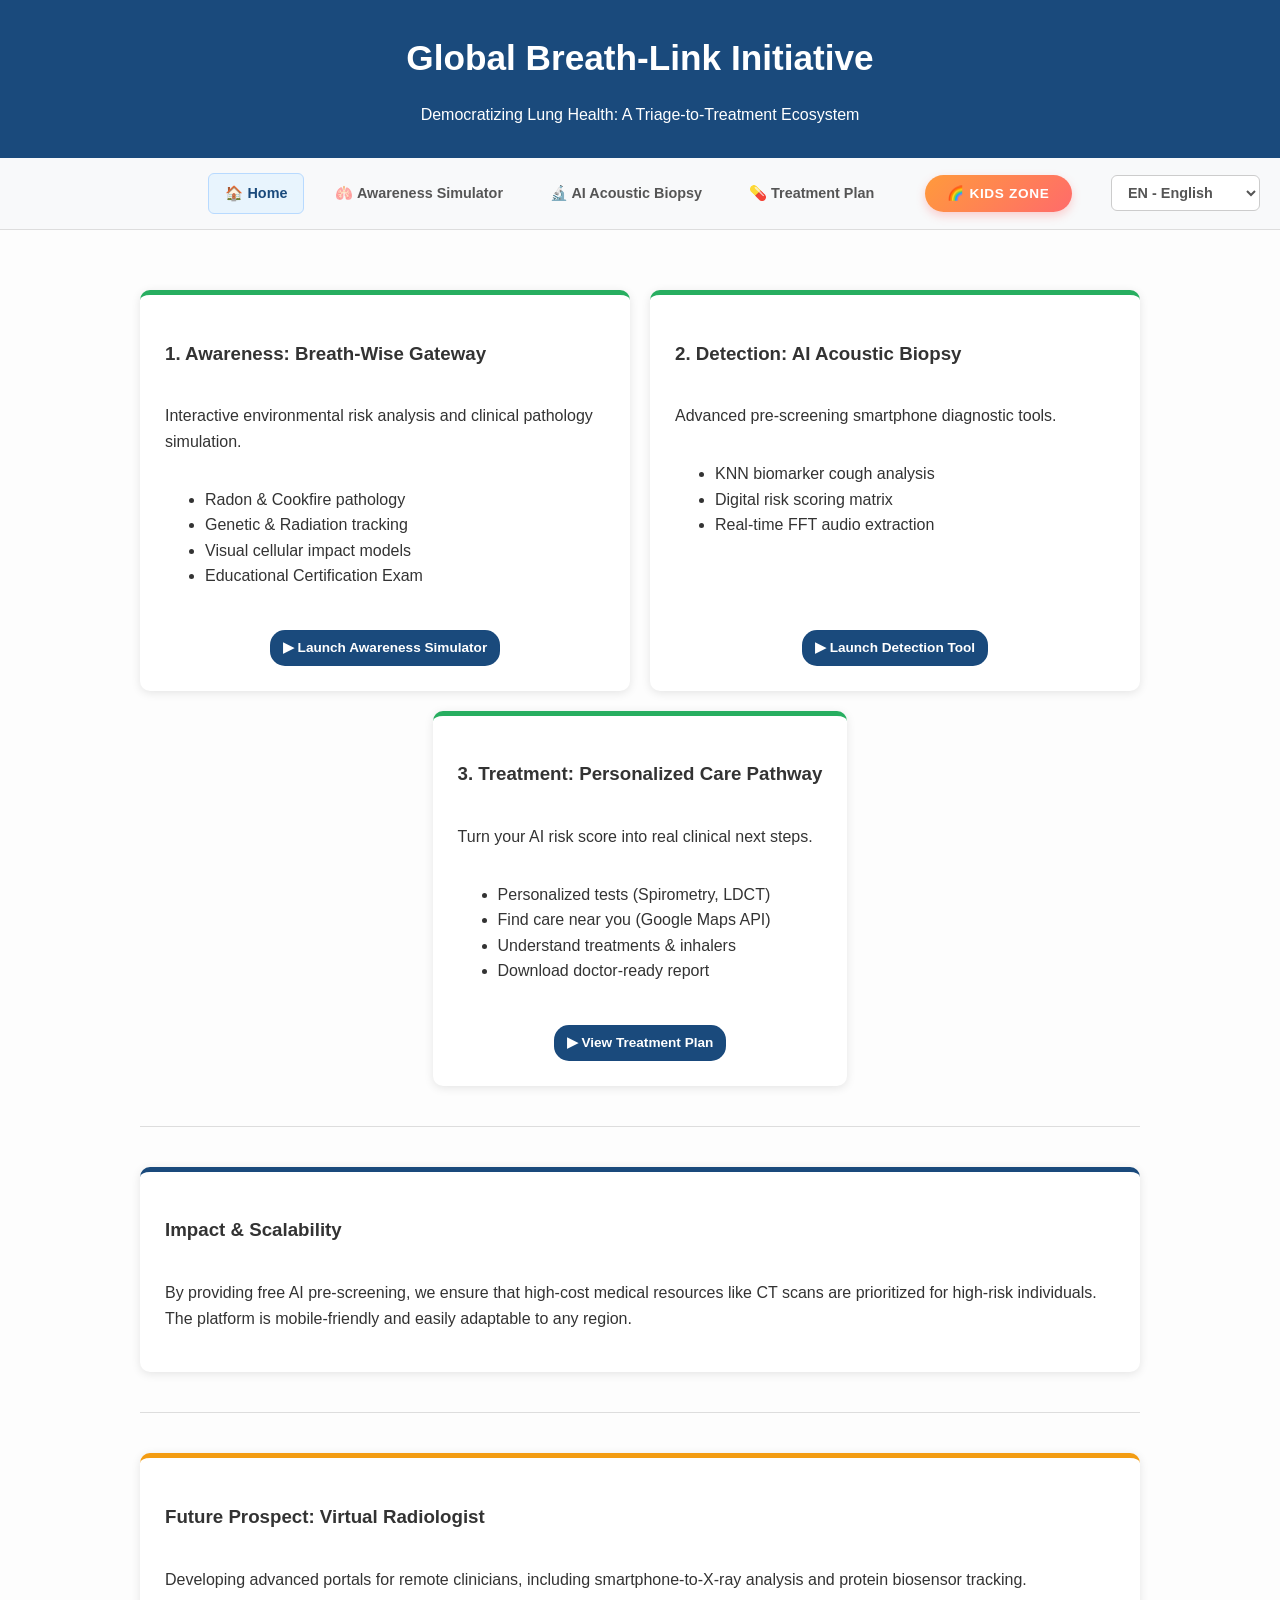
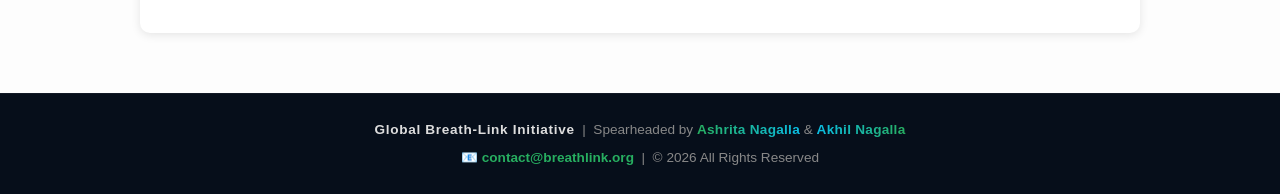
==== index.html @ 33bfcf0e "Add files via upload" ====
<!DOCTYPE html>
<meta http-equiv="Cache-Control" content="no-cache, no-store, must-revalidate">
<meta http-equiv="Pragma" content="no-cache">
<meta http-equiv="Expires" content="0">

<html lang="en">
<head>
    <meta charset="UTF-8">
    <meta name="viewport" content="width=device-width, initial-scale=1.0">
    <title>Global Breath-Link Initiative</title>
    <link rel="stylesheet" href="style.css">
</head>
<body>

<header>
    <h1>Global Breath-Link Initiative</h1>
    <p>Democratizing Lung Health: A Triage-to-Treatment Ecosystem</p>
</header>

<div class="top-nav">
    <a href="index.html" class="active">🏠 Home</a>
    <a href="awareness.html">🫁 Awareness Simulator</a>
    <a href="detection.html">🔬 AI Acoustic Biopsy</a>
    <a href="treatment.html">💊 Treatment Plan</a>
<!-- Distinct Kids Zone Button -->
    <a href="kids.html" class="kids-nav-btn">🌈 Kids Zone</a>
    
    <div class="custom-translator">
    <select id="custom-language-select" onchange="triggerGoogleTranslate(this.value)">
        <option value="en">EN - English</option>
        <option value="es">ES - Español</option>
        <option value="zh-CN">ZH - 中文</option>
        <option value="hi">HI - हिन्दी</option>
        <option value="ar">AR - العربية</option>
        <option value="pt">PT - Português</option>
        <option value="bn">BN - বাংলা</option>
        <option value="ru">RU - Русский</option>
        <option value="fr">FR - Français</option>
        <option value="de">DE - Deutsch</option>
    </select>
</div>
</div>
<!-- 1. Your Custom Clean Dropdown -->

<div class="container" id="mainContent">
    <section>
        <div class="grid">

            <div class="card" 
                onclick="window.location.href='awareness.html'" 
                style="cursor:pointer; transition:box-shadow 0.2s;" 
                onmouseover="this.style.boxShadow='0 6px 24px rgba(26,74,124,0.18)'" 
                onmouseout="this.style.boxShadow='0 2px 10px rgba(0,0,0,0.1)'">
                
                <h3>1. Awareness: Breath-Wise Gateway</h3>
                <p>Interactive environmental risk analysis and clinical pathology simulation.</p>

                <ul>
                    <li>Radon & Cookfire pathology</li>
                    <li>Genetic & Radiation tracking</li>
                    <li>Visual cellular impact models</li>
                    <li>Educational Certification Exam</li>
                </ul>

                <div style="margin-top: auto; text-align: center; padding-top: 25px;">
                    <span class="tag" style="background:var(--primary); color:white;">
                        ▶ Launch Awareness Simulator
                    </span>
                </div>
            </div>

            <div class="card"
                onclick="window.location.href='detection.html'"
                style="cursor:pointer; transition:box-shadow 0.2s;"
                onmouseover="this.style.boxShadow='0 6px 24px rgba(26,74,124,0.18)'"
                onmouseout="this.style.boxShadow='0 2px 10px rgba(0,0,0,0.1)'">

                <h3>2. Detection: AI Acoustic Biopsy</h3>
                <p>Advanced pre-screening smartphone diagnostic tools.</p>

                <ul>
                    <li>KNN biomarker cough analysis</li>
                    <li>Digital risk scoring matrix</li>
                    <li>Real-time FFT audio extraction</li>
                </ul>

                <div style="margin-top: auto; text-align: center; padding-top: 25px;">
                    <span class="tag" style="background:var(--primary); color:white;">
                        ▶ Launch Detection Tool
                    </span>
                </div>
            </div>

            <div class="card treatment-card"
                onclick="window.location.href='treatment.html'"
                style="cursor:pointer; transition:box-shadow 0.2s;"
                onmouseover="this.style.boxShadow='0 6px 24px rgba(26,74,124,0.18)'"
                onmouseout="this.style.boxShadow='0 2px 10px rgba(0,0,0,0.1)'">

                <h3>3. Treatment: Personalized Care Pathway</h3>
                <p>Turn your AI risk score into real clinical next steps.</p>

                <ul>
                    <li>Personalized tests (Spirometry, LDCT)</li>
                    <li>Find care near you (Google Maps API)</li>
                    <li>Understand treatments & inhalers</li>
                    <li>Download doctor-ready report</li>
                </ul>

                <div style="margin-top: auto; text-align: center; padding-top: 25px;">
                    <span class="tag" style="background:var(--primary); color:white;">
                        ▶ View Treatment Plan
                    </span>
                </div>
            </div>

        </div>
    </section>

    <section>
        <div class="card" style="border-top-color: var(--primary);">
            <h3>Impact &amp; Scalability</h3>
            <p>By providing free AI pre-screening, we ensure that high-cost medical resources like CT scans are prioritized for high-risk individuals. The platform is mobile-friendly and easily adaptable to any region.</p>
        </div>
    </section>

    <section style="border-bottom: none;">
        <div class="card" style="border-top-color: var(--accent);">
            <h3>Future Prospect: Virtual Radiologist</h3>
            <p>Developing advanced portals for remote clinicians, including smartphone-to-X-ray analysis and protein biosensor tracking.</p>
        </div>
    </section>
</div>

<footer style="background: #060e1a; padding: 25px 20px; border-top: 1px solid rgba(255,255,255,0.05); text-align: center; font-family: 'Segoe UI', Tahoma, sans-serif; font-size: 0.85rem; color: #888;">
    
    <div style="margin-bottom: 6px;">
        <strong style="color: #ddd; letter-spacing: 0.05em;">Global Breath-Link Initiative</strong> &nbsp;|&nbsp; 
        Spearheaded by 
        <span style="font-weight: 800; letter-spacing: 0.02em; background: linear-gradient(90deg, #27ae60, #0abde3); -webkit-background-clip: text; -webkit-text-fill-color: transparent;">Ashrita Nagalla</span> 
        &amp; 
        <span style="font-weight: 800; letter-spacing: 0.02em; background: linear-gradient(90deg, #0abde3, #27ae60); -webkit-background-clip: text; -webkit-text-fill-color: transparent;">Akhil Nagalla</span>
    </div>

    <div>
        📧 <a href="mailto:contact@breathlink.org" style="color: var(--secondary); text-decoration: none; font-weight: 600; transition: 0.2s;" onmouseover="this.style.color='#0abde3'" onmouseout="this.style.color='var(--secondary)'">contact@breathlink.org</a> 
        &nbsp;|&nbsp; &copy; 2026 All Rights Reserved
    </div>

</footer>



<!-- 2. The Hidden Google Translate Engine -->
<div id="google_translate_element" style="display:none;"></div>

<!-- 3. The Scripts -->
<script type="text/javascript">
// Initialize the hidden Google widget
function googleTranslateElementInit() {
    new google.translate.TranslateElement({
        pageLanguage: 'en',
        includedLanguages: 'en,es,zh-CN,hi,ar,pt,bn,ru,fr,de',
        autoDisplay: false
    }, 'google_translate_element');
}

// Function to pass your custom dropdown choice to the hidden Google dropdown
function triggerGoogleTranslate(langCode) {
    const googleSelect = document.querySelector('.goog-te-combo');
    if (googleSelect) {
        googleSelect.value = langCode;
        // This forces Google to register the change and translate the page
        googleSelect.dispatchEvent(new Event('change')); 
    }
}
</script>
<script type="text/javascript" src="//translate.google.com/translate_a/element.js?cb=googleTranslateElementInit"></script>

</body>
</html>
---- style.css ----
:root{
    --primary:#1a4a7c;
    --secondary:#27ae60;
    --bg:#fdfdfd;
    --accent:#f39c12;
    --dark:#0a0a0a;
    --danger:#e74c3c;
}

body{ font-family:'Segoe UI',Tahoma,sans-serif; line-height:1.6; margin:0; background:var(--bg); color:#333; }
.container{ max-width:1000px; margin:auto; padding:20px; }

header { 
    background: var(--primary); 
    color: #fff; 
    padding: 30px 20px; /* Reduced from 60px to 30px to make the header shorter */
    text-align: center; 
}

header h1 { 
    margin: 0; 
    font-size: 2.2rem; /* Slightly smaller text to fit the new height */
}
header p {
    margin-bottom: 0; /* Removes extra space below the paragraph */
}
section{ padding:40px 0; border-bottom:1px solid #ddd; }

/* ── GLOBAL NAV BAR ── */
/* ── GLOBAL NAV BAR ── */
.top-nav {
    background: #f8f9fa;
    border-bottom: 1px solid #ddd;
    padding: 15px 20px;
    display: flex;
    align-items: center;
    position: relative; /* This allows us to absolute position the dropdown inside the nav */
    justify-content: center; /* This keeps your links perfectly centered! */
    gap: 15px;
    flex-wrap: wrap;
}

.top-nav a {
    color: #555;
    text-decoration: none;
    padding: 8px 16px;
    border-radius: 6px;
    font-size: 0.9rem;
    font-weight: bold;
    transition: 0.2s;
}

.top-nav a:hover {
    background: #eee;
}

.top-nav a.active {
    color: var(--primary);
    background: #e8f4fd;
    border: 1px solid #b8daff;
}
/* VIEWING AREA */
.grid{ display:grid; grid-template-columns:repeat(auto-fit,minmax(300px,1fr)); gap:20px; }

/* UPDATED: Added Flexbox properties so inner elements can be pushed to bottom */
.card { 
    background:#fff; 
    padding:25px; 
    border-radius:10px; 
    box-shadow:0 2px 10px rgba(0,0,0,0.1); 
    border-top:5px solid var(--secondary); 
    display: flex; 
    flex-direction: column; 
}

.tag-cloud{ display:flex; flex-wrap:wrap; gap:8px; margin-top:10px; }
.tag{ background:#e8f4fd; color:#1a4a7c; padding:6px 12px; border-radius:15px; font-size:0.85rem; font-weight:bold; cursor:pointer; transition: 0.2s; border:1px solid rgba(26,74,124,0.1); display: inline-block; }
.tag:hover{ background:#1a4a7c; color:white; transform:translateY(-2px); box-shadow:0 4px 10px rgba(26,74,124,0.2); }

/* SIMULATOR STYLES - LIGHT THEME */
#simulator{ display:none; background:#f8f9fa; color:#333; padding:40px 20px; text-align:center; border-top: 1px solid #eee;}
.viewer { max-width:300px; margin:10px auto; background: #0a0a0a; border-radius: 20px; position: relative; border: 4px solid #fff; box-shadow: 0 8px 25px rgba(0,0,0,0.15); }
canvas { display: block; max-width: 100%; height: auto; }

.healthbar{ width:280px; height:16px; background:#ddd; margin:20px auto; border-radius:10px; overflow:hidden; box-shadow: inset 0 2px 5px rgba(0,0,0,0.1); }
.healthfill{ height:100%; width:100%; background:#27ae60; transition: 1s; }

.controls button{ padding:10px 16px; margin:6px; border:1px solid #ccc; border-radius:6px; background:#fff; color:#555; cursor:pointer; font-weight:bold; transition:0.2s; box-shadow:0 2px 5px rgba(0,0,0,0.02); }
.controls button:hover { border-color:var(--primary); color:var(--primary); background:#e8f4fd; }
.controls button.active { background: var(--secondary); border-color:var(--secondary); color:white; box-shadow:0 4px 10px rgba(39,174,96,0.3); }

/* DETAILED INFO PANEL (CLINICAL ANALYSIS) - LIGHT THEME */
.edu-panel {
    max-width: 700px; margin: 30px auto; background: #fff; padding: 30px;
    border-radius: 12px; text-align: left; border: 1px solid #eee;
    border-top: 4px solid var(--secondary);
    max-height: 500px; overflow-y: auto;
    box-shadow: 0 4px 20px rgba(0,0,0,0.05);
}

.unlock-msg { color: #856404; background:#fff3cd; border:1px solid #ffeeba; font-weight: bold; margin: 15px auto; padding: 12px 20px; border-radius: 8px; font-size: 0.9rem; display: inline-block; }
.quizBtn{ display:none; background:var(--secondary); padding:15px 30px; border:none; border-radius:8px; color:white; font-weight:bold; cursor:pointer; margin-top:20px; box-shadow:0 4px 15px rgba(39,174,96,0.3); transition:0.2s; font-size: 1.05rem;}
.quizBtn:hover{ background:#22c774; transform:translateY(-2px); }

/* QUIZ MODAL - LIGHT THEME */
#quizModal {
    display:none; position:fixed; top:0; left:0; width:100%; height:100%;
    background:rgba(255,255,255,0.85); z-index:2000; justify-content:center; align-items:center;
    padding: 20px; backdrop-filter: blur(5px);
}
.quiz-content {
    background:#fdfdfd; padding:30px; border-radius:8px; max-width:600px; width:90%;
    color:#444; position: relative; display: flex; flex-direction: column; max-height: 90vh;
    border:1px solid #eee; box-shadow: 0 10px 30px rgba(0,0,0,0.1);
    border-top: 4px solid var(--secondary);
}
#quizHeader { color: var(--primary); margin-top: 0; padding-bottom: 15px; border-bottom: 2px solid #f0f0f0; font-size: 1.5rem;}
#quizBody { overflow-y: auto; flex-grow: 1; padding-right: 15px; margin: 20px 0; }
.quiz-q { margin-bottom: 25px; border-bottom: 1px solid #f9f9f9; padding-bottom: 15px; }
.quiz-q p { font-weight: bold; color: #333; margin-bottom: 10px; }
.quiz-q label { color: #555; }

#quizResults { display:none; padding:15px; border-radius:8px; font-weight:bold; margin-bottom:15px; text-align:center; background:#e8f4fd; color:var(--primary); border:1px solid #b8daff;}

/* NAME INPUT SECTION */
#nameSection {
    display: none;
    background: #fdfdfd;
    border: 1px solid #eee;
    border-radius: 8px;
    padding: 20px;
    margin: 15px 0;
    text-align: center;
    box-shadow: 0 2px 5px rgba(0,0,0,0.02);
}
#nameSection h3 { color: var(--primary); margin: 0 0 8px 0; font-size: 1.1rem; }
#nameSection p { color: #666; margin: 0 0 15px 0; font-size: 0.9rem; }
.name-inputs { display: flex; gap: 10px; justify-content: center; flex-wrap: wrap; }
.name-inputs input {
    background:#fff; border:1px solid #ccc; border-radius:6px; color:#333; padding:12px 14px; font-size:0.95rem;
    outline:none; transition:border-color 0.2s; box-shadow: inset 0 1px 3px rgba(0,0,0,0.05); font-family:'Segoe UI',Tahoma,sans-serif;
}
.name-inputs input:focus { border-color:var(--secondary); box-shadow: 0 0 5px rgba(39,174,96,0.3); }
.name-inputs input.input-error { border-color: var(--danger); animation: shake 0.3s ease; }

@keyframes shake {
    0%, 100% { transform: translateX(0); }
    25% { transform: translateX(-5px); }
    75% { transform: translateX(5px); }
}

#nameError { color: var(--danger); font-size: 0.85rem; margin-top: 8px; display: none; }

.cert-btn { 
    display:none; background:var(--primary); color:white; padding:14px; 
    border:none; border-radius:8px; cursor:pointer; font-weight:bold; 
    width:100%; margin-top:10px; transition: 0.2s; font-size: 1rem;
}
.cert-btn:hover { background:#153a63; transform:translateY(-2px); box-shadow:0 4px 15px rgba(26,74,124,0.3); }

.close-quiz { 
    background:none; border:none; color:#888; cursor:pointer; 
    text-align:center; width:100%; margin-top: 15px; 
    font-size: 0.9rem; font-weight: 500;
}
.close-quiz:hover { color: #555; }

footer{ text-align:center; padding:40px; background:#222; color:#eee; }

/* ===== GRID FIX (SAFE) ===== */
.grid {
    display: grid;
    grid-template-columns: repeat(2, 1fr);
    gap: 20px;
}

/* ===== CARD ALIGNMENT FIX ===== */
.treatment-card {
    grid-column: span 2;
    max-width: 520px;
    justify-self: center;
}

/* ===== MOBILE FIX ===== */
@media (max-width: 700px) {
    .grid {
        grid-template-columns: 1fr;
    }

    .treatment-card {
        grid-column: span 1;
        max-width: 100%;
    }
    
}

/* Style the actual dropdown menu */
.goog-te-gadget .goog-te-combo {
    color: #333;
    background: #fff;
    padding: 6px;
    border-radius: 4px;
    border: 1px solid #ccc;
    font-family: 'Segoe UI', Tahoma, sans-serif;
    font-size: 0.9rem;
    cursor: pointer;
    outline: none;
    margin: 0;
}

.goog-te-gadget .goog-te-combo:focus {
    border-color: var(--primary);
}

/* Hide the annoying Google Translate top banner */
.goog-te-banner-frame.skiptranslate {
    display: none !important;
}

/* Prevent Google from pushing the page down */
body {
    top: 0px !important; 
}

/* ── CUSTOM CLEAN TRANSLATOR LAYOUT ── */
/* ── IN-NAV CUSTOM TRANSLATOR LAYOUT ── */
.custom-translator {
    margin-left: auto; /* This magical Flexbox rule pushes it to the far right edge! */
    display: flex;
    align-items: center;
}

/* Style the clean dropdown */
/* ── IN-NAV CUSTOM TRANSLATOR LAYOUT ── */
.custom-translator {
    position: absolute; /* This pulls it out of the flex flow */
    right: 20px; /* Pins it to the right edge of the nav bar */
}

/* Style the clean dropdown */
.custom-translator select {
    padding: 8px 12px;
    border: 1px solid #ccc;
    border-radius: 6px;
    background: #fff;
    color: #555;
    font-family: 'Segoe UI', Tahoma, sans-serif;
    font-size: 0.9rem;
    font-weight: bold;
    cursor: pointer;
    outline: none;
    transition: all 0.2s ease;
}

.custom-translator select:hover {
    background: #f8f9fa;
    border-color: var(--secondary);
}

.custom-translator select:focus {
    border-color: var(--secondary);
    box-shadow: 0 0 5px rgba(39,174,96,0.3);
}

/* The rest of the CSS styling from before remains exactly the same! */

/* ── HIDE ALL GOOGLE TRANSLATE ARTIFACTS ── */

/* 1. Hide the top banner frame completely */
.goog-te-banner-frame.skiptranslate {
    display: none !important;
}

/* 2. Prevent Google from adding padding to the top of the body */
body {
    top: 0px !important; 
}

/* 3. Hide the tooltip popup that appears when hovering over translated text */
.goog-tooltip {
    display: none !important;
}
.goog-tooltip:hover {
    display: none !important;
}

/* 4. Remove the weird yellow highlight background on translated text */
.goog-text-highlight {
    background-color: transparent !important;
    border: none !important; 
    box-shadow: none !important;
}
/* ── KIDS ZONE NAVIGATION BUTTON ── */
.kids-nav-btn {
    background: linear-gradient(135deg, #ff9a3c, #ff6b6b) !important;
    color: white !important;
    border: none !important;
    border-radius: 25px !important; /* Creates a playful pill shape */
    padding: 8px 22px !important;
    font-weight: 900 !important;
    letter-spacing: 0.05em;
    margin-left: 20px; /* Creates a physical gap from the adult tools */
    box-shadow: 0 4px 10px rgba(255, 107, 107, 0.3);
    text-transform: uppercase;
    font-size: 0.85rem !important;
}

.kids-nav-btn:hover {
    transform: translateY(-2px);
    box-shadow: 0 6px 15px rgba(255, 107, 107, 0.5);
    background: linear-gradient(135deg, #ff6b6b, #ff9a3c) !important;
    color: white !important;
}
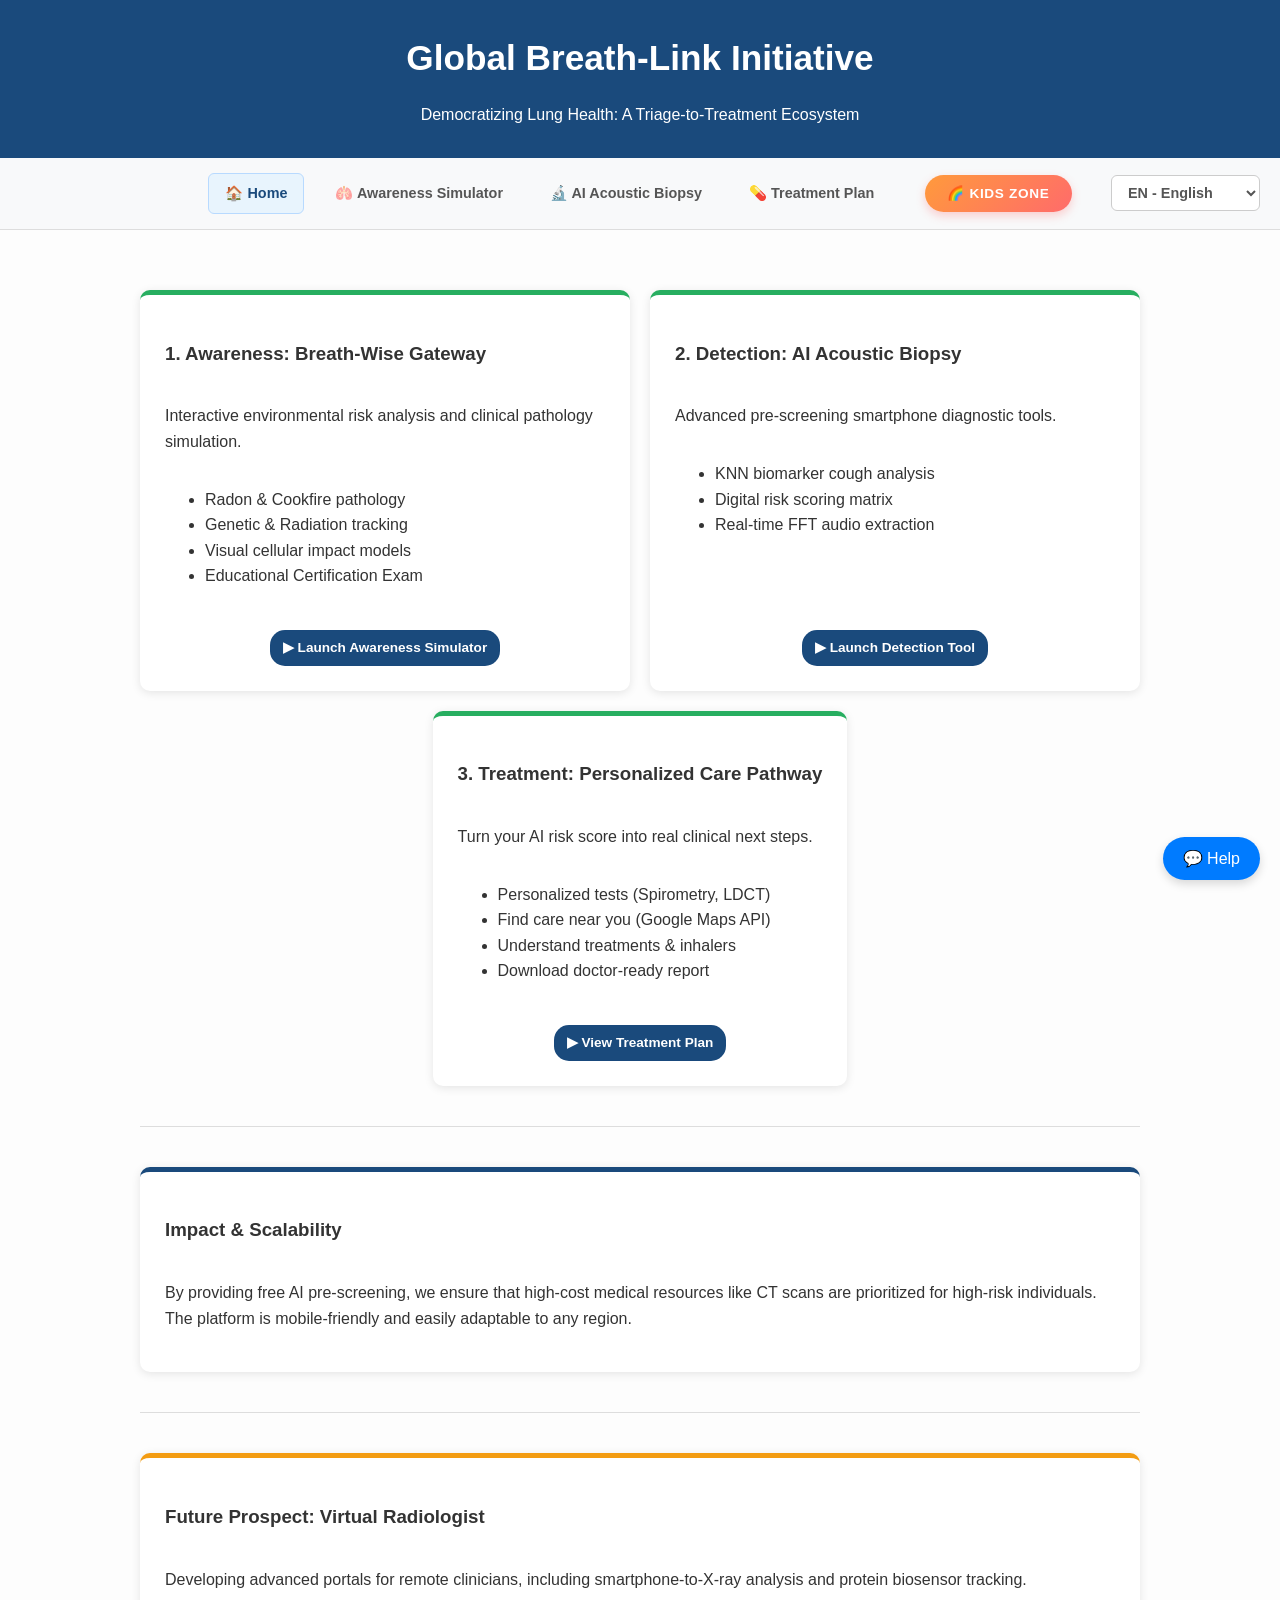
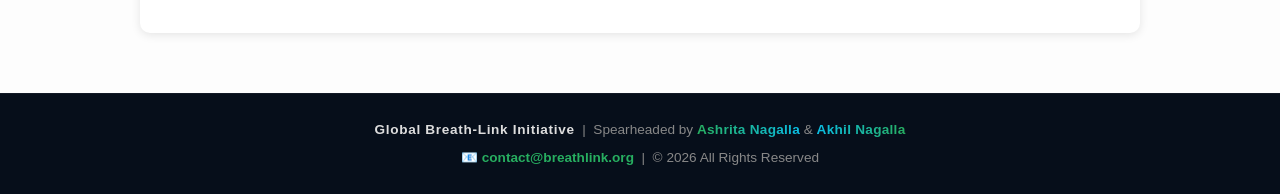
==== commit ec5c430b: "Update index.html" ====
--- a/index.html
+++ b/index.html
@@ -22,25 +22,38 @@
     <a href="awareness.html">🫁 Awareness Simulator</a>
     <a href="detection.html">🔬 AI Acoustic Biopsy</a>
     <a href="treatment.html">💊 Treatment Plan</a>
-<!-- Distinct Kids Zone Button -->
     <a href="kids.html" class="kids-nav-btn">🌈 Kids Zone</a>
     
     <div class="custom-translator">
-    <select id="custom-language-select" onchange="triggerGoogleTranslate(this.value)">
-        <option value="en">EN - English</option>
-        <option value="es">ES - Español</option>
-        <option value="zh-CN">ZH - 中文</option>
-        <option value="hi">HI - हिन्दी</option>
-        <option value="ar">AR - العربية</option>
-        <option value="pt">PT - Português</option>
-        <option value="bn">BN - বাংলা</option>
-        <option value="ru">RU - Русский</option>
-        <option value="fr">FR - Français</option>
-        <option value="de">DE - Deutsch</option>
-    </select>
+        <select id="custom-language-select" onchange="triggerGoogleTranslate(this.value)">
+            <option value="en">EN - English</option>
+            <option value="es">ES - Español</option>
+            <option value="zh-CN">ZH - 中文</option>
+            <option value="hi">HI - हिन्दी</option>
+            <option value="ar">AR - العربية</option>
+            <option value="pt">PT - Português</option>
+            <option value="bn">BN - বাংলা</option>
+            <option value="ru">RU - Русский</option>
+            <option value="fr">FR - Français</option>
+            <option value="de">DE - Deutsch</option>
+        </select>
+    </div>
 </div>
+
+<div id="chat-container">
+    <div id="chat-header">
+        <span>Breathlink Support</span>
+        <button id="close-btn">−</button>
+    </div>
+    <div id="chat-box">
+        <div class="message bot-message">Hello! How can I help you with Breathlink today?</div>
+    </div>
+    <div id="chat-input-area">
+        <input type="text" id="user-input" placeholder="Ask a question..." />
+        <button id="send-btn">Send</button>
+    </div>
 </div>
-<!-- 1. Your Custom Clean Dropdown -->
+<button id="chat-toggle-btn">💬 Help</button>
 
 <div class="container" id="mainContent">
     <section>
@@ -132,8 +145,9 @@
     </section>
 </div>
 
+<canvas id="certCanvas" width="900" height="650" style="display:none;"></canvas>
+
 <footer style="background: #060e1a; padding: 25px 20px; border-top: 1px solid rgba(255,255,255,0.05); text-align: center; font-family: 'Segoe UI', Tahoma, sans-serif; font-size: 0.85rem; color: #888;">
-    
     <div style="margin-bottom: 6px;">
         <strong style="color: #ddd; letter-spacing: 0.05em;">Global Breath-Link Initiative</strong> &nbsp;|&nbsp; 
         Spearheaded by 
@@ -141,20 +155,14 @@
         &amp; 
         <span style="font-weight: 800; letter-spacing: 0.02em; background: linear-gradient(90deg, #0abde3, #27ae60); -webkit-background-clip: text; -webkit-text-fill-color: transparent;">Akhil Nagalla</span>
     </div>
-
     <div>
         📧 <a href="mailto:contact@breathlink.org" style="color: var(--secondary); text-decoration: none; font-weight: 600; transition: 0.2s;" onmouseover="this.style.color='#0abde3'" onmouseout="this.style.color='var(--secondary)'">contact@breathlink.org</a> 
         &nbsp;|&nbsp; &copy; 2026 All Rights Reserved
     </div>
-
 </footer>
 
-
-
-<!-- 2. The Hidden Google Translate Engine -->
 <div id="google_translate_element" style="display:none;"></div>
 
-<!-- 3. The Scripts -->
 <script type="text/javascript">
 // Initialize the hidden Google widget
 function googleTranslateElementInit() {
@@ -177,5 +185,9 @@
 </script>
 <script type="text/javascript" src="//translate.google.com/translate_a/element.js?cb=googleTranslateElementInit"></script>
 
+<script src="data.js"></script>
+<script src="script.js"></script>
+<script src="main.js"></script>
+
 </body>
-</html>+</html>
--- a/style.css
+++ b/style.css
@@ -310,4 +310,109 @@
     box-shadow: 0 6px 15px rgba(255, 107, 107, 0.5);
     background: linear-gradient(135deg, #ff6b6b, #ff9a3c) !important;
     color: white !important;
-}+}
+
+/* Toggle Button */
+#chat-toggle-btn {
+    position: fixed;
+    bottom: 20px;
+    right: 20px;
+    padding: 12px 20px;
+    background-color: #007bff;
+    color: white;
+    border: none;
+    border-radius: 50px;
+    cursor: pointer;
+    font-size: 16px;
+    box-shadow: 0 4px 10px rgba(0,0,0,0.15);
+}
+
+/* Chat Window */
+#chat-container {
+    position: fixed;
+    bottom: 80px;
+    right: 20px;
+    width: 320px;
+    height: 400px;
+    background-color: white;
+    border-radius: 10px;
+    box-shadow: 0 5px 15px rgba(0,0,0,0.2);
+    display: none;
+    flex-direction: column;
+    overflow: hidden;
+    font-family: Arial, sans-serif;
+}
+
+#chat-header {
+    background-color: #007bff;
+    color: white;
+    padding: 12px;
+    display: flex;
+    justify-content: space-between;
+    align-items: center;
+    font-weight: bold;
+}
+
+#close-btn {
+    background: none;
+    border: none;
+    color: white;
+    font-size: 20px;
+    cursor: pointer;
+}
+
+#chat-box {
+    flex: 1;
+    padding: 15px;
+    overflow-y: auto;
+    background-color: #f8f9fa;
+    display: flex;
+    flex-direction: column;
+    gap: 10px;
+}
+
+.message {
+    padding: 8px 12px;
+    border-radius: 15px;
+    max-width: 80%;
+    font-size: 14px;
+    line-height: 1.4;
+}
+
+.bot-message {
+    background-color: #e9ecef;
+    align-self: flex-start;
+    border-bottom-left-radius: 2px;
+}
+
+.user-message {
+    background-color: #007bff;
+    color: white;
+    align-self: flex-end;
+    border-bottom-right-radius: 2px;
+}
+
+#chat-input-area {
+    display: flex;
+    padding: 10px;
+    border-top: 1px solid #dee2e6;
+    background: white;
+}
+
+#user-input {
+    flex: 1;
+    padding: 8px;
+    border: 1px solid #ced4da;
+    border-radius: 4px;
+    outline: none;
+}
+
+#send-btn {
+    background-color: #007bff;
+    color: white;
+    border: none;
+    padding: 0 15px;
+    margin-left: 5px;
+    border-radius: 4px;
+    cursor: pointer;
+}
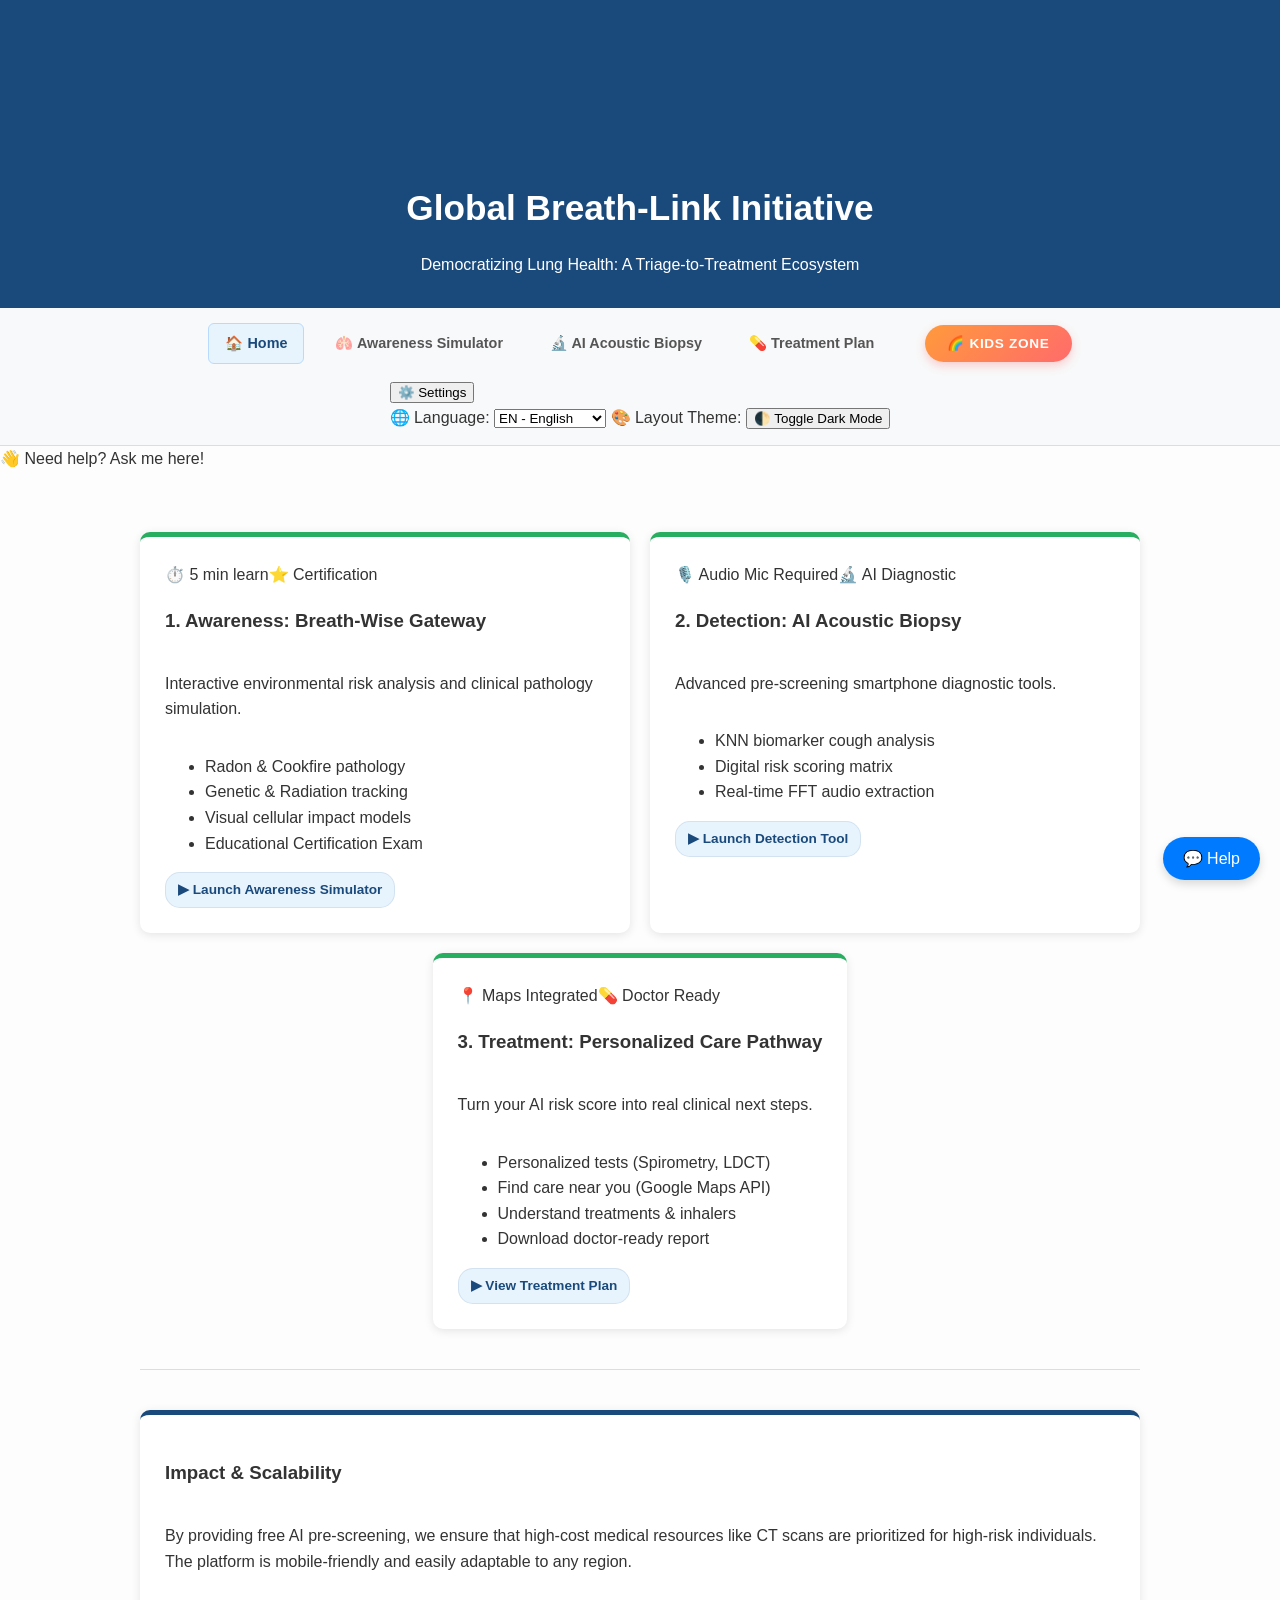
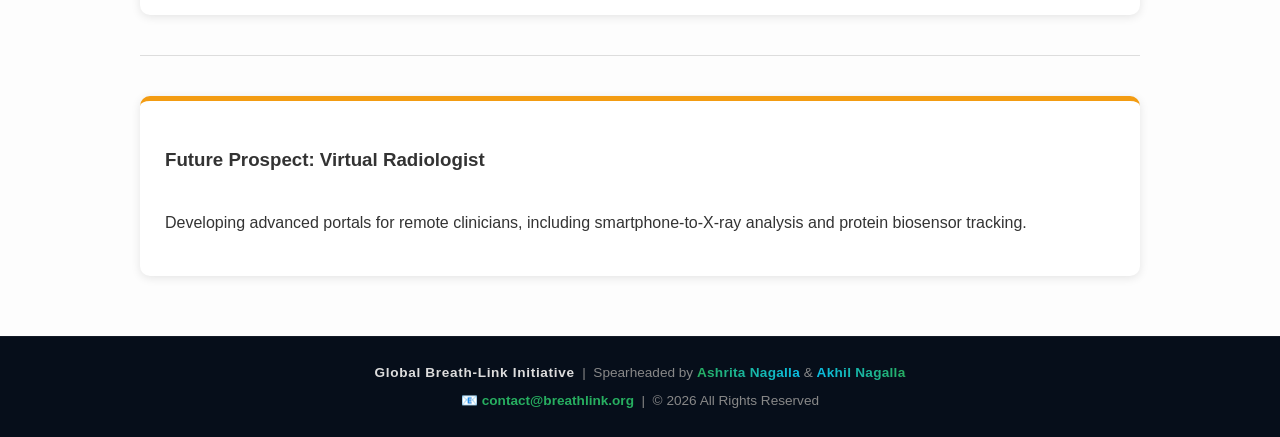
==== commit b89b57f2: "Update index.html" ====
--- a/index.html
+++ b/index.html
@@ -12,9 +12,12 @@
 </head>
 <body>
 
-<header>
-    <h1>Global Breath-Link Initiative</h1>
-    <p>Democratizing Lung Health: A Triage-to-Treatment Ecosystem</p>
+<header id="heroHeader">
+    <canvas id="headerParticleCanvas"></canvas>
+    <div class="header-foreground">
+        <h1>Global Breath-Link Initiative</h1>
+        <p>Democratizing Lung Health: A Triage-to-Treatment Ecosystem</p>
+    </div>
 </header>
 
 <div class="top-nav">
@@ -24,21 +27,30 @@
     <a href="treatment.html">💊 Treatment Plan</a>
     <a href="kids.html" class="kids-nav-btn">🌈 Kids Zone</a>
     
-    <div class="custom-translator">
-        <select id="custom-language-select" onchange="triggerGoogleTranslate(this.value)">
-            <option value="en">EN - English</option>
-            <option value="es">ES - Español</option>
-            <option value="zh-CN">ZH - 中文</option>
-            <option value="hi">HI - हिन्दी</option>
-            <option value="ar">AR - العربية</option>
-            <option value="pt">PT - Português</option>
-            <option value="bn">BN - বাংলা</option>
-            <option value="ru">RU - Русский</option>
-            <option value="fr">FR - Français</option>
-            <option value="de">DE - Deutsch</option>
-        </select>
+    <div class="settings-container">
+        <button class="settings-gear-btn" id="gearBtn" onclick="toggleSettingsMenu(event)">⚙️ Settings</button>
+        <div class="settings-dropdown" id="settingsDropdown">
+            <label for="custom-language-select">🌐 Language:</label>
+            <select id="custom-language-select" onchange="triggerGoogleTranslate(this.value)">
+                <option value="en">EN - English</option>
+                <option value="es">ES - Español</option>
+                <option value="zh-CN">ZH - 中文</option>
+                <option value="hi">HI - हिन्दी</option>
+                <option value="ar">AR - العربية</option>
+                <option value="pt">PT - Português</option>
+                <option value="bn">BN - বাংলা</option>
+                <option value="ru">RU - Русский</option>
+                <option value="fr">FR - Français</option>
+                <option value="de">DE - Deutsch</option>
+            </select>
+            
+            <label style="margin-top: 8px;">🎨 Layout Theme:</label>
+            <button class="theme-toggle-btn" onclick="toggleDarkModeTheme()">🌓 Toggle Dark Mode</button>
+        </div>
     </div>
 </div>
+
+<div id="chat-alert-bubble">👋 Need help? Ask me here!</div>
 
 <div id="chat-container">
     <div id="chat-header">
@@ -46,7 +58,7 @@
         <button id="close-btn">−</button>
     </div>
     <div id="chat-box">
-        <div class="message bot-message">Hello! How can I help you with Breathlink today?</div>
+        <div class="message bot-message">Hello! How can I help you with Breathlink today? Ask me about our path tools, AI Biopsy systems, or the Kids Zone!</div>
     </div>
     <div id="chat-input-area">
         <input type="text" id="user-input" placeholder="Ask a question..." />
@@ -57,14 +69,10 @@
 
 <div class="container" id="mainContent">
     <section>
-        <div class="grid">
-
-            <div class="card" 
-                onclick="window.location.href='awareness.html'" 
-                style="cursor:pointer; transition:box-shadow 0.2s;" 
-                onmouseover="this.style.boxShadow='0 6px 24px rgba(26,74,124,0.18)'" 
-                onmouseout="this.style.boxShadow='0 2px 10px rgba(0,0,0,0.1)'">
-                
+        <div class="grid" id="portalGrid">
+            
+            <div class="card" onclick="window.location.href='awareness.html'" style="cursor:pointer;">
+                <div class="card-meta"><span>⏱️ 5 min learn</span><span>⭐ Certification</span></div>
                 <h3>1. Awareness: Breath-Wise Gateway</h3>
                 <p>Interactive environmental risk analysis and clinical pathology simulation.</p>
 
@@ -75,19 +83,13 @@
                     <li>Educational Certification Exam</li>
                 </ul>
 
-                <div style="margin-top: auto; text-align: center; padding-top: 25px;">
-                    <span class="tag" style="background:var(--primary); color:white;">
-                        ▶ Launch Awareness Simulator
-                    </span>
+                <div class="card-action-bar">
+                    <span class="tag">▶ Launch Awareness Simulator</span>
                 </div>
             </div>
 
-            <div class="card"
-                onclick="window.location.href='detection.html'"
-                style="cursor:pointer; transition:box-shadow 0.2s;"
-                onmouseover="this.style.boxShadow='0 6px 24px rgba(26,74,124,0.18)'"
-                onmouseout="this.style.boxShadow='0 2px 10px rgba(0,0,0,0.1)'">
-
+            <div class="card" onclick="window.location.href='detection.html'" style="cursor:pointer;">
+                <div class="card-meta"><span>🎙️ Audio Mic Required</span><span>🔬 AI Diagnostic</span></div>
                 <h3>2. Detection: AI Acoustic Biopsy</h3>
                 <p>Advanced pre-screening smartphone diagnostic tools.</p>
 
@@ -97,19 +99,13 @@
                     <li>Real-time FFT audio extraction</li>
                 </ul>
 
-                <div style="margin-top: auto; text-align: center; padding-top: 25px;">
-                    <span class="tag" style="background:var(--primary); color:white;">
-                        ▶ Launch Detection Tool
-                    </span>
+                <div class="card-action-bar">
+                    <span class="tag">▶ Launch Detection Tool</span>
                 </div>
             </div>
 
-            <div class="card treatment-card"
-                onclick="window.location.href='treatment.html'"
-                style="cursor:pointer; transition:box-shadow 0.2s;"
-                onmouseover="this.style.boxShadow='0 6px 24px rgba(26,74,124,0.18)'"
-                onmouseout="this.style.boxShadow='0 2px 10px rgba(0,0,0,0.1)'">
-
+            <div class="card treatment-card" onclick="window.location.href='treatment.html'" style="cursor:pointer;">
+                <div class="card-meta"><span>📍 Maps Integrated</span><span>💊 Doctor Ready</span></div>
                 <h3>3. Treatment: Personalized Care Pathway</h3>
                 <p>Turn your AI risk score into real clinical next steps.</p>
 
@@ -120,10 +116,8 @@
                     <li>Download doctor-ready report</li>
                 </ul>
 
-                <div style="margin-top: auto; text-align: center; padding-top: 25px;">
-                    <span class="tag" style="background:var(--primary); color:white;">
-                        ▶ View Treatment Plan
-                    </span>
+                <div class="card-action-bar">
+                    <span class="tag">▶ View Treatment Plan</span>
                 </div>
             </div>
 
@@ -164,7 +158,6 @@
 <div id="google_translate_element" style="display:none;"></div>
 
 <script type="text/javascript">
-// Initialize the hidden Google widget
 function googleTranslateElementInit() {
     new google.translate.TranslateElement({
         pageLanguage: 'en',
@@ -173,12 +166,10 @@
     }, 'google_translate_element');
 }
 
-// Function to pass your custom dropdown choice to the hidden Google dropdown
 function triggerGoogleTranslate(langCode) {
     const googleSelect = document.querySelector('.goog-te-combo');
     if (googleSelect) {
         googleSelect.value = langCode;
-        // This forces Google to register the change and translate the page
         googleSelect.dispatchEvent(new Event('change')); 
     }
 }
@@ -188,6 +179,5 @@
 <script src="data.js"></script>
 <script src="script.js"></script>
 <script src="main.js"></script>
-
 </body>
 </html>
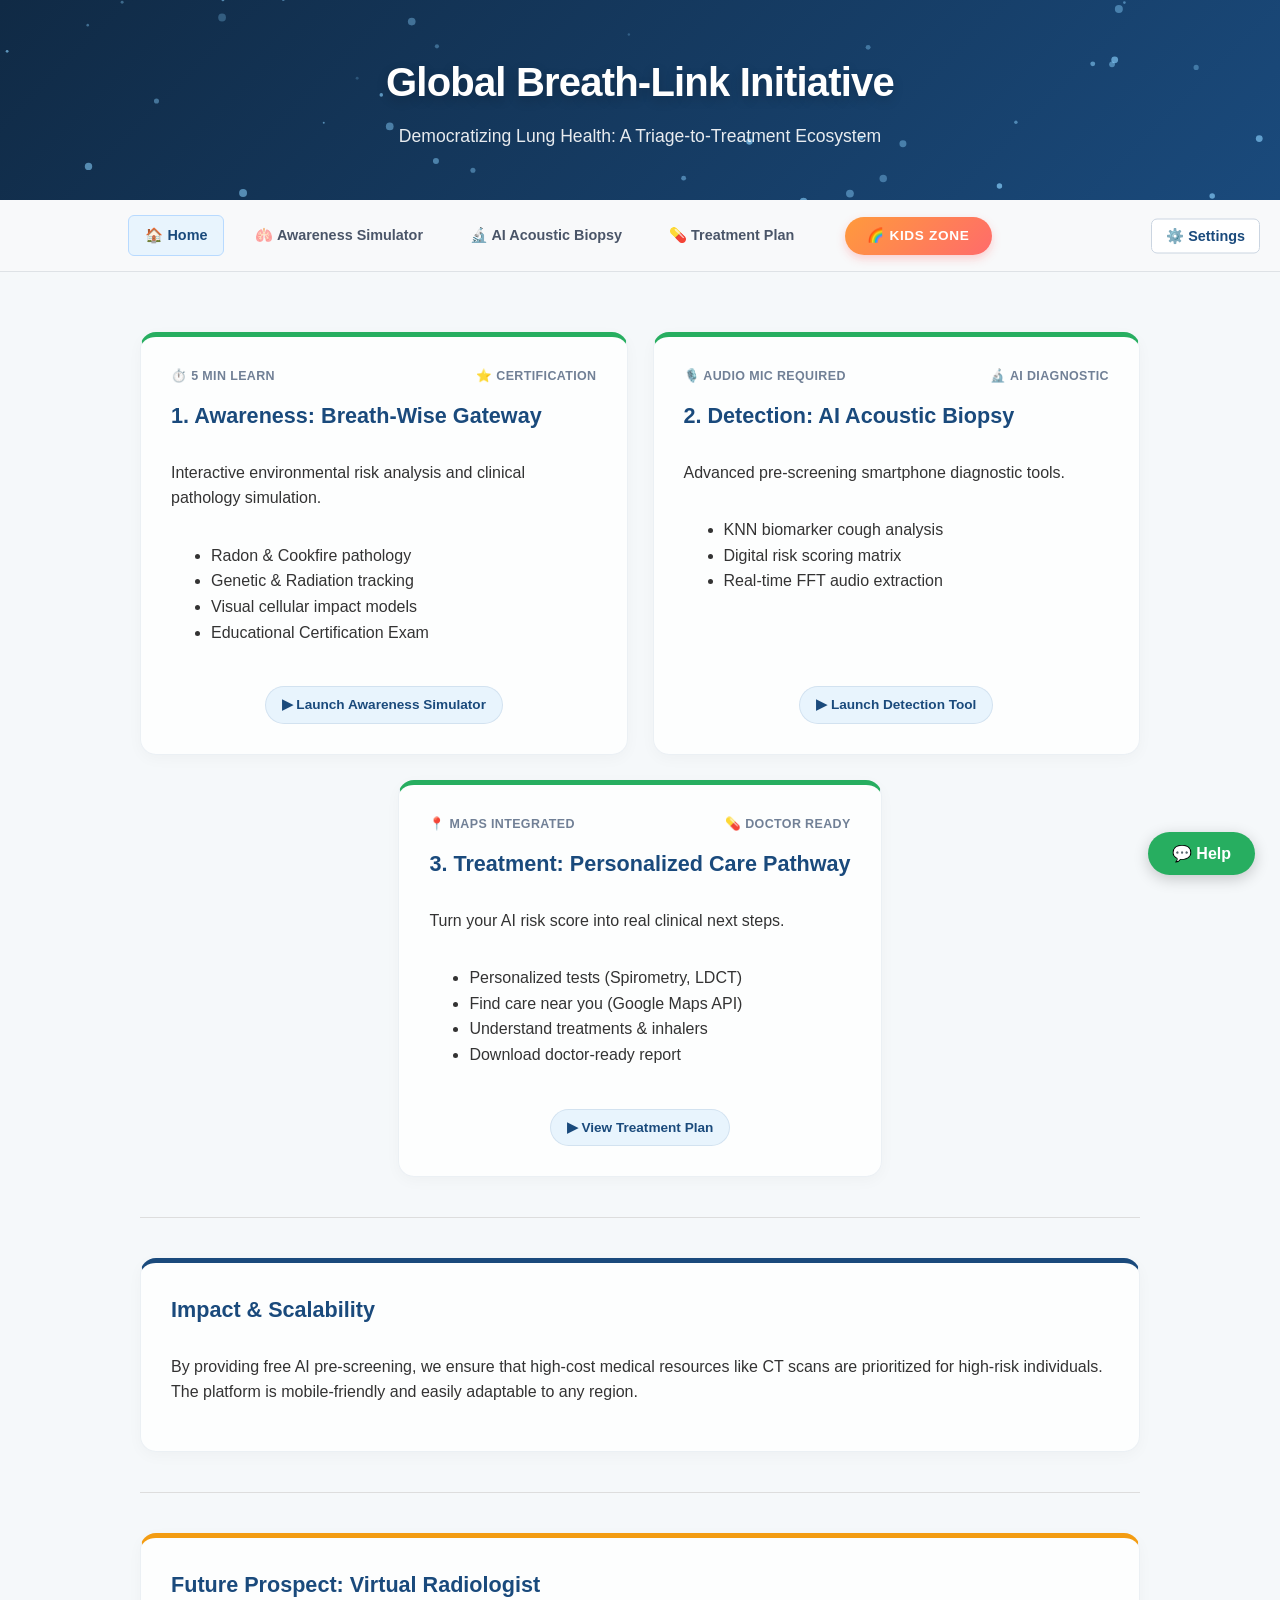
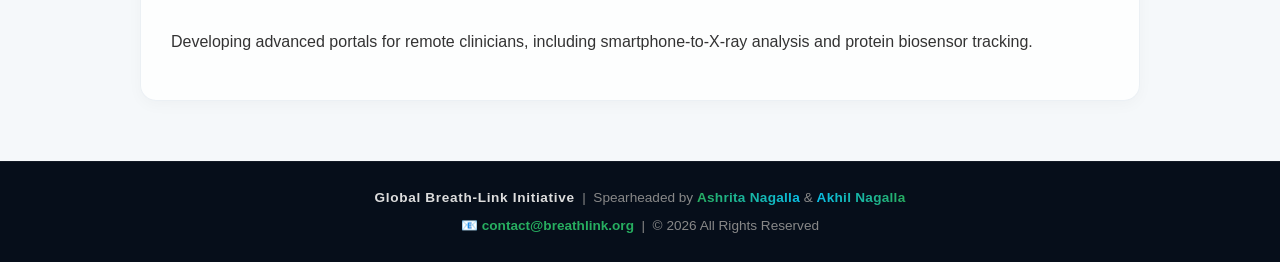
==== commit a2eb290d: "Add files via upload" ====
--- a/index.html
+++ b/index.html
@@ -12,6 +12,7 @@
 </head>
 <body>
 
+<!-- Interactive Dynamic Particle Canvas Header Banner -->
 <header id="heroHeader">
     <canvas id="headerParticleCanvas"></canvas>
     <div class="header-foreground">
@@ -25,8 +26,10 @@
     <a href="awareness.html">🫁 Awareness Simulator</a>
     <a href="detection.html">🔬 AI Acoustic Biopsy</a>
     <a href="treatment.html">💊 Treatment Plan</a>
+    <!-- Distinct Kids Zone Button -->
     <a href="kids.html" class="kids-nav-btn">🌈 Kids Zone</a>
     
+    <!-- Clean Gear Settings Menu Layout Container -->
     <div class="settings-container">
         <button class="settings-gear-btn" id="gearBtn" onclick="toggleSettingsMenu(event)">⚙️ Settings</button>
         <div class="settings-dropdown" id="settingsDropdown">
@@ -50,8 +53,10 @@
     </div>
 </div>
 
+<!-- Interactive Notification Bubble Hook -->
 <div id="chat-alert-bubble">👋 Need help? Ask me here!</div>
 
+<!-- Chatbot Container -->
 <div id="chat-container">
     <div id="chat-header">
         <span>Breathlink Support</span>
@@ -71,6 +76,7 @@
     <section>
         <div class="grid" id="portalGrid">
             
+            <!-- Card 1 -->
             <div class="card" onclick="window.location.href='awareness.html'" style="cursor:pointer;">
                 <div class="card-meta"><span>⏱️ 5 min learn</span><span>⭐ Certification</span></div>
                 <h3>1. Awareness: Breath-Wise Gateway</h3>
@@ -88,6 +94,7 @@
                 </div>
             </div>
 
+            <!-- Card 2 -->
             <div class="card" onclick="window.location.href='detection.html'" style="cursor:pointer;">
                 <div class="card-meta"><span>🎙️ Audio Mic Required</span><span>🔬 AI Diagnostic</span></div>
                 <h3>2. Detection: AI Acoustic Biopsy</h3>
@@ -104,6 +111,7 @@
                 </div>
             </div>
 
+            <!-- Card 3 -->
             <div class="card treatment-card" onclick="window.location.href='treatment.html'" style="cursor:pointer;">
                 <div class="card-meta"><span>📍 Maps Integrated</span><span>💊 Doctor Ready</span></div>
                 <h3>3. Treatment: Personalized Care Pathway</h3>
@@ -139,6 +147,7 @@
     </section>
 </div>
 
+<!-- Hidden Canvas Required by script.js Certificate System -->
 <canvas id="certCanvas" width="900" height="650" style="display:none;"></canvas>
 
 <footer style="background: #060e1a; padding: 25px 20px; border-top: 1px solid rgba(255,255,255,0.05); text-align: center; font-family: 'Segoe UI', Tahoma, sans-serif; font-size: 0.85rem; color: #888;">
@@ -166,6 +175,7 @@
     }, 'google_translate_element');
 }
 
+// Function to pass translation choices safely
 function triggerGoogleTranslate(langCode) {
     const googleSelect = document.querySelector('.goog-te-combo');
     if (googleSelect) {
@@ -176,8 +186,9 @@
 </script>
 <script type="text/javascript" src="//translate.google.com/translate_a/element.js?cb=googleTranslateElementInit"></script>
 
+<!-- Scripts Integration -->
 <script src="data.js"></script>
 <script src="script.js"></script>
 <script src="main.js"></script>
 </body>
-</html>
+</html>
--- a/style.css
+++ b/style.css
@@ -1,47 +1,116 @@
-:root{
-    --primary:#1a4a7c;
-    --secondary:#27ae60;
-    --bg:#fdfdfd;
-    --accent:#f39c12;
-    --dark:#0a0a0a;
-    --danger:#e74c3c;
-}
-
-body{ font-family:'Segoe UI',Tahoma,sans-serif; line-height:1.6; margin:0; background:var(--bg); color:#333; }
-.container{ max-width:1000px; margin:auto; padding:20px; }
-
+/* ========================================== */
+/* ── VARIABLE DEFINITIONS & BASE ROOT ────── */
+/* ========================================== */
+:root {
+    --primary: #1a4a7c;
+    --secondary: #27ae60;
+    --bg: #f5f8fa;
+    --accent: #f39c12;
+    --dark: #0a0a0a;
+    --danger: #e74c3c;
+    --glass-bg: rgba(255, 255, 255, 0.8);
+    --glass-border: rgba(26, 74, 124, 0.08);
+}
+
+body { 
+    font-family: 'Segoe UI', Tahoma, sans-serif; 
+    line-height: 1.6; 
+    margin: 0; 
+    background: var(--bg); 
+    color: #333; 
+    top: 0px !important; 
+    overflow-x: hidden;
+}
+
+.container { 
+    max-width: 1000px; 
+    margin: auto; 
+    padding: 20px; 
+}
+
+/* ── ULTIMATE CANVAS HEADER DESIGN ── */
 header { 
-    background: var(--primary); 
+    position: relative;
+    background: linear-gradient(135deg, #102a45 0%, #1a4a7c 100%); 
     color: #fff; 
-    padding: 30px 20px; /* Reduced from 60px to 30px to make the header shorter */
+    padding: 50px 20px; 
     text-align: center; 
+    overflow: hidden;
+}
+
+#headerParticleCanvas {
+    position: absolute;
+    top: 0;
+    left: 0;
+    width: 100%;
+    height: 100%;
+    pointer-events: none;
+    z-index: 1;
+}
+
+.header-foreground {
+    position: relative;
+    z-index: 2;
 }
 
 header h1 { 
     margin: 0; 
-    font-size: 2.2rem; /* Slightly smaller text to fit the new height */
-}
+    font-size: 2.5rem; 
+    font-weight: 800;
+    letter-spacing: -0.02em;
+    text-shadow: 0 4px 12px rgba(0,0,0,0.2);
+}
+
 header p {
-    margin-bottom: 0; /* Removes extra space below the paragraph */
-}
-section{ padding:40px 0; border-bottom:1px solid #ddd; }
-
-/* ── GLOBAL NAV BAR ── */
-/* ── GLOBAL NAV BAR ── */
+    margin-top: 8px;
+    margin-bottom: 0; 
+    font-size: 1.1rem;
+    opacity: 0.9;
+}
+
+section { 
+    padding: 40px 0; 
+    border-bottom: 1px solid #ddd; 
+}
+
+/* ========================================== */
+/* ── GLOBAL WEB SCROLLBAR CUSTOMIZATION ──── */
+/* ========================================== */
+::-webkit-scrollbar {
+    width: 8px;
+    height: 8px;
+}
+::-webkit-scrollbar-track {
+    background: #f1f1f1;
+    border-radius: 4px;
+}
+::-webkit-scrollbar-thumb {
+    background: var(--primary);
+    border-radius: 4px;
+}
+::-webkit-scrollbar-thumb:hover {
+    background: var(--secondary);
+}
+
+/* ========================================== */
+/* ── GLOBAL NAVIGATION BAR STRUCTURE ─────── */
+/* ========================================== */
 .top-nav {
-    background: #f8f9fa;
-    border-bottom: 1px solid #ddd;
-    padding: 15px 20px;
+    background: rgba(248, 249, 250, 0.95);
+    backdrop-filter: blur(10px);
+    border-bottom: 1px solid #dee2e6;
+    padding: 15px 180px 15px 20px; 
     display: flex;
     align-items: center;
-    position: relative; /* This allows us to absolute position the dropdown inside the nav */
-    justify-content: center; /* This keeps your links perfectly centered! */
+    position: relative; 
+    justify-content: center; 
     gap: 15px;
     flex-wrap: wrap;
+    z-index: 100;
 }
 
 .top-nav a {
-    color: #555;
+    color: #4a5568;
     text-decoration: none;
     padding: 8px 16px;
     border-radius: 6px;
@@ -51,7 +120,8 @@
 }
 
 .top-nav a:hover {
-    background: #eee;
+    background: #e2e8f0;
+    color: var(--primary);
 }
 
 .top-nav a.active {
@@ -59,142 +129,375 @@
     background: #e8f4fd;
     border: 1px solid #b8daff;
 }
-/* VIEWING AREA */
-.grid{ display:grid; grid-template-columns:repeat(auto-fit,minmax(300px,1fr)); gap:20px; }
-
-/* UPDATED: Added Flexbox properties so inner elements can be pushed to bottom */
+
+/* ── KIDS NAV CAPSULE PILL PIECE ── */
+.kids-nav-btn {
+    background: linear-gradient(135deg, #ff9a3c, #ff6b6b) !important;
+    color: white !important;
+    border: none !important;
+    border-radius: 25px !important; 
+    padding: 8px 22px !important;
+    font-weight: 900 !important;
+    letter-spacing: 0.05em;
+    margin-left: 20px; 
+    box-shadow: 0 4px 10px rgba(255, 107, 107, 0.3);
+    text-transform: uppercase;
+    font-size: 0.85rem !important;
+}
+
+.kids-nav-btn:hover {
+    transform: translateY(-2px) !important;
+    box-shadow: 0 6px 15px rgba(255, 107, 107, 0.5) !important;
+}
+
+/* ========================================== */
+/* ── NAVIGATION GEAR SETTINGS DROP-DOWN ──── */
+/* ========================================== */
+.settings-container {
+    position: absolute;
+    right: 20px;
+    top: 50%;
+    transform: translateY(-50%);
+    z-index: 1000;
+}
+
+.settings-gear-btn {
+    background: #ffffff;
+    color: var(--primary);
+    border: 1px solid #cbd5e1;
+    border-radius: 6px;
+    padding: 8px 14px;
+    font-size: 0.9rem;
+    font-weight: bold;
+    cursor: pointer;
+    display: flex;
+    align-items: center;
+    gap: 6px;
+    transition: all 0.2s;
+}
+
+.settings-gear-btn:hover {
+    border-color: var(--secondary);
+    background-color: #f8f9fa;
+}
+
+.settings-dropdown {
+    display: none; 
+    position: absolute;
+    right: 0;
+    top: 42px;
+    background: #ffffff;
+    border: 1px solid #ddd;
+    border-radius: 8px;
+    padding: 14px;
+    width: 200px;
+    box-shadow: 0 6px 20px rgba(0, 0, 0, 0.15);
+    flex-direction: column;
+    gap: 6px;
+}
+
+.settings-dropdown label {
+    font-size: 0.75rem;
+    font-weight: 800;
+    color: #666;
+    text-transform: uppercase;
+}
+
+.theme-toggle-btn {
+    background: var(--primary);
+    color: white;
+    border: none;
+    padding: 8px;
+    border-radius: 4px;
+    font-size: 0.8rem;
+    font-weight: bold;
+    cursor: pointer;
+    margin-top: 4px;
+    transition: background 0.2s;
+}
+
+.theme-toggle-btn:hover {
+    background: var(--secondary);
+}
+
+/* ========================================== */
+/* ── ULTIMATE GLASSMORPHISM PORTAL CARDS ─── */
+/* ========================================== */
+.grid { 
+    display: grid;
+    grid-template-columns: repeat(2, 1fr);
+    gap: 25px;
+}
+
 .card { 
-    background:#fff; 
-    padding:25px; 
-    border-radius:10px; 
-    box-shadow:0 2px 10px rgba(0,0,0,0.1); 
-    border-top:5px solid var(--secondary); 
+    background: var(--glass-bg); 
+    padding: 30px; 
+    border-radius: 16px; 
+    border: 1px solid var(--glass-border);
+    border-top: 5px solid var(--secondary); 
     display: flex; 
     flex-direction: column; 
-}
-
-.tag-cloud{ display:flex; flex-wrap:wrap; gap:8px; margin-top:10px; }
-.tag{ background:#e8f4fd; color:#1a4a7c; padding:6px 12px; border-radius:15px; font-size:0.85rem; font-weight:bold; cursor:pointer; transition: 0.2s; border:1px solid rgba(26,74,124,0.1); display: inline-block; }
-.tag:hover{ background:#1a4a7c; color:white; transform:translateY(-2px); box-shadow:0 4px 10px rgba(26,74,124,0.2); }
-
-/* SIMULATOR STYLES - LIGHT THEME */
-#simulator{ display:none; background:#f8f9fa; color:#333; padding:40px 20px; text-align:center; border-top: 1px solid #eee;}
-.viewer { max-width:300px; margin:10px auto; background: #0a0a0a; border-radius: 20px; position: relative; border: 4px solid #fff; box-shadow: 0 8px 25px rgba(0,0,0,0.15); }
+    box-shadow: 0 4px 15px rgba(0,0,0,0.03);
+    backdrop-filter: blur(8px);
+    transition: transform 0.3s cubic-bezier(0.175, 0.885, 0.32, 1.275), box-shadow 0.3s ease, border-color 0.3s ease !important;
+}
+
+.card:hover {
+    transform: translateY(-6px);
+    box-shadow: 0 16px 35px rgba(26, 74, 124, 0.12) !important;
+    border-color: rgba(26, 74, 124, 0.2);
+}
+
+.card-meta {
+    display: flex;
+    justify-content: space-between;
+    font-size: 0.78rem;
+    font-weight: 700;
+    color: #718096;
+    text-transform: uppercase;
+    letter-spacing: 0.03em;
+    margin-bottom: 12px;
+}
+
+.card h3 {
+    color: var(--primary);
+    font-size: 1.35rem;
+    margin-top: 0;
+    margin-bottom: 10px;
+}
+
+.card-action-bar {
+    margin-top: auto; 
+    text-align: center; 
+    padding-top: 25px;
+}
+
+.treatment-card {
+    grid-column: span 2;
+    max-width: 550px;
+    justify-self: center;
+}
+
+.tag-cloud { display: flex; flex-wrap: wrap; gap: 8px; margin-top: 10px; }
+.tag { background: #e8f4fd; color: #1a4a7c; padding: 7px 16px; border-radius: 30px; font-size: 0.85rem; font-weight: bold; cursor: pointer; transition: 0.2s; border: 1px solid rgba(26,74,124,0.1); display: inline-block; }
+.tag:hover { background: var(--primary); color: white; transform: translateY(-1px); box-shadow: 0 4px 12px rgba(26,74,124,0.15); }
+
+/* ========================================== */
+/* ── AWARENESS SIMULATOR WORKFLOW AREA ───── */
+/* ========================================== */
+#simulator { display: none; background: #f8f9fa; color: #333; padding: 40px 20px; text-align: center; border-top: 1px solid #eee;}
+.viewer { max-width: 300px; margin: 10px auto; background: #0a0a0a; border-radius: 20px; position: relative; border: 4px solid #fff; box-shadow: 0 8px 25px rgba(0,0,0,0.15); }
 canvas { display: block; max-width: 100%; height: auto; }
 
-.healthbar{ width:280px; height:16px; background:#ddd; margin:20px auto; border-radius:10px; overflow:hidden; box-shadow: inset 0 2px 5px rgba(0,0,0,0.1); }
-.healthfill{ height:100%; width:100%; background:#27ae60; transition: 1s; }
-
-.controls button{ padding:10px 16px; margin:6px; border:1px solid #ccc; border-radius:6px; background:#fff; color:#555; cursor:pointer; font-weight:bold; transition:0.2s; box-shadow:0 2px 5px rgba(0,0,0,0.02); }
-.controls button:hover { border-color:var(--primary); color:var(--primary); background:#e8f4fd; }
-.controls button.active { background: var(--secondary); border-color:var(--secondary); color:white; box-shadow:0 4px 10px rgba(39,174,96,0.3); }
-
-/* DETAILED INFO PANEL (CLINICAL ANALYSIS) - LIGHT THEME */
-.edu-panel {
-    max-width: 700px; margin: 30px auto; background: #fff; padding: 30px;
-    border-radius: 12px; text-align: left; border: 1px solid #eee;
-    border-top: 4px solid var(--secondary);
-    max-height: 500px; overflow-y: auto;
-    box-shadow: 0 4px 20px rgba(0,0,0,0.05);
-}
-
-.unlock-msg { color: #856404; background:#fff3cd; border:1px solid #ffeeba; font-weight: bold; margin: 15px auto; padding: 12px 20px; border-radius: 8px; font-size: 0.9rem; display: inline-block; }
-.quizBtn{ display:none; background:var(--secondary); padding:15px 30px; border:none; border-radius:8px; color:white; font-weight:bold; cursor:pointer; margin-top:20px; box-shadow:0 4px 15px rgba(39,174,96,0.3); transition:0.2s; font-size: 1.05rem;}
-.quizBtn:hover{ background:#22c774; transform:translateY(-2px); }
-
-/* QUIZ MODAL - LIGHT THEME */
-#quizModal {
-    display:none; position:fixed; top:0; left:0; width:100%; height:100%;
-    background:rgba(255,255,255,0.85); z-index:2000; justify-content:center; align-items:center;
-    padding: 20px; backdrop-filter: blur(5px);
-}
-.quiz-content {
-    background:#fdfdfd; padding:30px; border-radius:8px; max-width:600px; width:90%;
-    color:#444; position: relative; display: flex; flex-direction: column; max-height: 90vh;
-    border:1px solid #eee; box-shadow: 0 10px 30px rgba(0,0,0,0.1);
-    border-top: 4px solid var(--secondary);
-}
+.healthbar { width: 280px; height: 16px; background: #ddd; margin: 20px auto; border-radius: 10px; overflow: hidden; box-shadow: inset 0 2px 5px rgba(0,0,0,0.1); }
+.healthfill { height: 100%; width: 100%; background: #27ae60; transition: 1s; }
+
+.controls button { padding: 10px 16px; margin: 6px; border: 1px solid #ccc; border-radius: 6px; background: #fff; color: #555; cursor: pointer; font-weight: bold; transition: 0.2s; box-shadow: 0 2px 5px rgba(0,0,0,0.02); }
+.controls button:hover { border-color: var(--primary); color: var(--primary); background: #e8f4fd; }
+.controls button.active { background: var(--secondary); border-color: var(--secondary); color: white; box-shadow: 0 4px 10px rgba(39,174,96,0.3); }
+
+/* ── PATHOLOGY CLINICAL PANEL PANEL ── */
+.edu-panel { max-width: 700px; margin: 30px auto; background: #fff; padding: 30px; border-radius: 12px; text-align: left; border: 1px solid #eee; border-top: 4px solid var(--secondary); max-height: 500px; overflow-y: auto; box-shadow: 0 4px 20px rgba(0,0,0,0.05); }
+.unlock-msg { color: #856404; background: #fff3cd; border: 1px solid #ffeeba; font-weight: bold; margin: 15px auto; padding: 12px 20px; border-radius: 8px; font-size: 0.9rem; display: inline-block; }
+.quizBtn { display: none; background: var(--secondary); padding: 15px 30px; border: none; border-radius: 8px; color: white; font-weight: bold; cursor: pointer; margin-top: 20px; box-shadow: 0 4px 15px rgba(39,174,96,0.3); transition: 0.2s; font-size: 1.05rem;}
+.quizBtn:hover { background: #22c774; transform: translateY(-2px); }
+
+/* ========================================== */
+/* ── EXAM ASSESSMENT MODAL FRAME ARCHITECTURE */
+/* ========================================== */
+#quizModal { display: none; position: fixed; top: 0; left: 0; width: 100%; height: 100%; background: rgba(255,255,255,0.85); z-index: 2000; justify-content: center; align-items: center; padding: 20px; backdrop-filter: blur(5px); }
+.quiz-content { background: #fdfdfd; padding: 30px; border-radius: 8px; max-width: 600px; width: 90%; color: #444; position: relative; display: flex; flex-direction: column; max-height: 90vh; border: 1px solid #eee; box-shadow: 0 10px 30px rgba(0,0,0,0.1); border-top: 4px solid var(--secondary); }
 #quizHeader { color: var(--primary); margin-top: 0; padding-bottom: 15px; border-bottom: 2px solid #f0f0f0; font-size: 1.5rem;}
 #quizBody { overflow-y: auto; flex-grow: 1; padding-right: 15px; margin: 20px 0; }
 .quiz-q { margin-bottom: 25px; border-bottom: 1px solid #f9f9f9; padding-bottom: 15px; }
 .quiz-q p { font-weight: bold; color: #333; margin-bottom: 10px; }
 .quiz-q label { color: #555; }
-
-#quizResults { display:none; padding:15px; border-radius:8px; font-weight:bold; margin-bottom:15px; text-align:center; background:#e8f4fd; color:var(--primary); border:1px solid #b8daff;}
-
-/* NAME INPUT SECTION */
-#nameSection {
-    display: none;
-    background: #fdfdfd;
-    border: 1px solid #eee;
-    border-radius: 8px;
-    padding: 20px;
-    margin: 15px 0;
-    text-align: center;
-    box-shadow: 0 2px 5px rgba(0,0,0,0.02);
-}
+#quizResults { display: none; padding: 15px; border-radius: 8px; font-weight: bold; margin-bottom: 15px; text-align: center; background: #e8f4fd; color: var(--primary); border: 1px solid #b8daff;}
+
+/* ── DOCUMENT BADGE PROMPTS AREA ── */
+#nameSection { display: none; background: #fdfdfd; border: 1px solid #eee; border-radius: 8px; padding: 20px; margin: 15px 0; text-align: center; box-shadow: 0 2px 5px rgba(0,0,0,0.02); }
 #nameSection h3 { color: var(--primary); margin: 0 0 8px 0; font-size: 1.1rem; }
 #nameSection p { color: #666; margin: 0 0 15px 0; font-size: 0.9rem; }
 .name-inputs { display: flex; gap: 10px; justify-content: center; flex-wrap: wrap; }
-.name-inputs input {
-    background:#fff; border:1px solid #ccc; border-radius:6px; color:#333; padding:12px 14px; font-size:0.95rem;
-    outline:none; transition:border-color 0.2s; box-shadow: inset 0 1px 3px rgba(0,0,0,0.05); font-family:'Segoe UI',Tahoma,sans-serif;
-}
-.name-inputs input:focus { border-color:var(--secondary); box-shadow: 0 0 5px rgba(39,174,96,0.3); }
+.name-inputs input { background: #fff; border: 1px solid #ccc; border-radius: 6px; color: #333; padding: 12px 14px; font-size: 0.95rem; outline: none; transition: border-color 0.2s; box-shadow: inset 0 1px 3px rgba(0,0,0,0.05); font-family: 'Segoe UI', Tahoma, sans-serif; }
+.name-inputs input:focus { border-color: var(--secondary); box-shadow: 0 0 5px rgba(39,174,96,0.3); }
 .name-inputs input.input-error { border-color: var(--danger); animation: shake 0.3s ease; }
-
-@keyframes shake {
-    0%, 100% { transform: translateX(0); }
-    25% { transform: translateX(-5px); }
-    75% { transform: translateX(5px); }
-}
-
+@keyframes shake { 0%, 100% { transform: translateX(0); } 25% { transform: translateX(-5px); } 75% { transform: translateX(5px); } }
 #nameError { color: var(--danger); font-size: 0.85rem; margin-top: 8px; display: none; }
 
-.cert-btn { 
-    display:none; background:var(--primary); color:white; padding:14px; 
-    border:none; border-radius:8px; cursor:pointer; font-weight:bold; 
-    width:100%; margin-top:10px; transition: 0.2s; font-size: 1rem;
-}
-.cert-btn:hover { background:#153a63; transform:translateY(-2px); box-shadow:0 4px 15px rgba(26,74,124,0.3); }
-
-.close-quiz { 
-    background:none; border:none; color:#888; cursor:pointer; 
-    text-align:center; width:100%; margin-top: 15px; 
-    font-size: 0.9rem; font-weight: 500;
-}
+.cert-btn { display: none; background: var(--primary); color: white; padding: 14px; border: none; border-radius: 8px; cursor: pointer; font-weight: bold; width: 100%; margin-top: 10px; transition: 0.2s; font-size: 1rem;}
+.cert-btn:hover { background: #153a63; transform: translateY(-2px); box-shadow: 0 4px 15px rgba(26,74,124,0.3); }
+.close-quiz { background: none; border: none; color: #888; cursor: pointer; text-align: center; width: 100%; margin-top: 15px; font-size: 0.9rem; font-weight: 500;}
 .close-quiz:hover { color: #555; }
 
-footer{ text-align:center; padding:40px; background:#222; color:#eee; }
-
-/* ===== GRID FIX (SAFE) ===== */
-.grid {
-    display: grid;
-    grid-template-columns: repeat(2, 1fr);
-    gap: 20px;
-}
-
-/* ===== CARD ALIGNMENT FIX ===== */
-.treatment-card {
-    grid-column: span 2;
-    max-width: 520px;
-    justify-self: center;
-}
-
-/* ===== MOBILE FIX ===== */
-@media (max-width: 700px) {
-    .grid {
-        grid-template-columns: 1fr;
-    }
-
-    .treatment-card {
-        grid-column: span 1;
-        max-width: 100%;
-    }
-    
-}
-
-/* Style the actual dropdown menu */
+/* ========================================== */
+/* ── FAQ CHATBOT COMPONENT UI ────────────── */
+/* ========================================== */
+#chat-toggle-btn {
+    position: fixed;
+    bottom: 25px;
+    right: 25px;
+    padding: 12px 24px;
+    background-color: var(--secondary);
+    color: white;
+    border: none;
+    border-radius: 50px;
+    cursor: pointer;
+    font-size: 16px;
+    font-weight: bold;
+    box-shadow: 0 4px 15px rgba(0,0,0,0.2);
+    z-index: 3000;
+}
+
+#chat-container {
+    position: fixed;
+    bottom: 85px;
+    right: 25px;
+    width: 340px;
+    height: 450px;
+    background-color: #fff;
+    border-radius: 12px;
+    box-shadow: 0 8px 24px rgba(0,0,0,0.15);
+    display: none;
+    flex-direction: column;
+    overflow: hidden;
+    font-family: inherit;
+    z-index: 3000;
+    border: 1px solid rgba(0,0,0,0.1);
+}
+
+#chat-header {
+    background-color: var(--primary);
+    color: white;
+    padding: 15px;
+    display: flex;
+    justify-content: space-between;
+    align-items: center;
+    font-weight: bold;
+}
+
+#close-btn {
+    background: none;
+    border: none;
+    color: white;
+    font-size: 24px;
+    cursor: pointer;
+    line-height: 1;
+}
+
+#chat-box {
+    flex: 1;
+    padding: 15px;
+    overflow-y: auto;
+    background-color: #f4f7f6;
+    display: flex;
+    flex-direction: column;
+    gap: 12px;
+}
+
+.message {
+    padding: 10px 14px;
+    border-radius: 16px;
+    max-width: 80%;
+    font-size: 0.9rem;
+    line-height: 1.4;
+}
+
+.bot-message {
+    background-color: #e3ebf3;
+    color: #1e3a5f;
+    align-self: flex-start;
+    border-bottom-left-radius: 4px;
+}
+
+.user-message {
+    background-color: var(--primary);
+    color: white;
+    align-self: flex-end;
+    border-bottom-right-radius: 4px;
+}
+
+#chat-input-area {
+    display: flex;
+    padding: 12px;
+    border-top: 1px solid #eee;
+    background: white;
+}
+
+#user-input {
+    flex: 1;
+    padding: 10px;
+    border: 1px solid #ccc;
+    border-radius: 6px;
+    outline: none;
+}
+
+#send-btn {
+    background-color: var(--secondary);
+    color: white;
+    border: none;
+    padding: 0 16px;
+    margin-left: 8px;
+    border-radius: 6px;
+    cursor: pointer;
+    font-weight: bold;
+}
+
+#chat-alert-bubble {
+    position: fixed;
+    bottom: 85px;
+    right: 25px;
+    background: #1a4a7c;
+    color: white;
+    padding: 10px 16px;
+    border-radius: 12px;
+    font-size: 0.85rem;
+    font-weight: bold;
+    box-shadow: 0 4px 15px rgba(0,0,0,0.15);
+    display: none;
+    z-index: 2900;
+    animation: bubblePopEffect 0.4s cubic-bezier(0.175, 0.885, 0.32, 1.275) forwards;
+}
+
+#chat-alert-bubble::after {
+    content: '';
+    position: absolute;
+    bottom: -6px;
+    right: 24px;
+    border-width: 6px 6px 0;
+    border-style: solid;
+    border-color: #1a4a7c transparent;
+    display: block;
+    width: 0;
+}
+
+@keyframes bubblePopEffect {
+    from { opacity: 0; transform: translateY(15px) scale(0.8); }
+    to { opacity: 1; transform: translateY(0) scale(1); }
+}
+
+/* ========================================== */
+/* ── CORE FOOTER & TRANSLATION OVERRIDES ──── */
+/* ========================================== */
+footer { 
+    text-align: center; 
+    padding: 40px; 
+    background: #060e1a; 
+    color: #eee; 
+}
+
+.goog-te-banner-frame.skiptranslate,
+.goog-tooltip,
+.goog-tooltip:hover {
+    display: none !important;
+}
+
+.goog-text-highlight {
+    background-color: transparent !important;
+    border: none !important; 
+    box-shadow: none !important;
+}
+
 .goog-te-gadget .goog-te-combo {
     color: #333;
     background: #fff;
@@ -212,207 +515,103 @@
     border-color: var(--primary);
 }
 
-/* Hide the annoying Google Translate top banner */
-.goog-te-banner-frame.skiptranslate {
-    display: none !important;
-}
-
-/* Prevent Google from pushing the page down */
-body {
-    top: 0px !important; 
-}
-
-/* ── CUSTOM CLEAN TRANSLATOR LAYOUT ── */
-/* ── IN-NAV CUSTOM TRANSLATOR LAYOUT ── */
-.custom-translator {
-    margin-left: auto; /* This magical Flexbox rule pushes it to the far right edge! */
-    display: flex;
-    align-items: center;
-}
-
-/* Style the clean dropdown */
-/* ── IN-NAV CUSTOM TRANSLATOR LAYOUT ── */
-.custom-translator {
-    position: absolute; /* This pulls it out of the flex flow */
-    right: 20px; /* Pins it to the right edge of the nav bar */
-}
-
-/* Style the clean dropdown */
-.custom-translator select {
-    padding: 8px 12px;
-    border: 1px solid #ccc;
-    border-radius: 6px;
-    background: #fff;
-    color: #555;
-    font-family: 'Segoe UI', Tahoma, sans-serif;
-    font-size: 0.9rem;
-    font-weight: bold;
-    cursor: pointer;
-    outline: none;
-    transition: all 0.2s ease;
-}
-
-.custom-translator select:hover {
-    background: #f8f9fa;
-    border-color: var(--secondary);
-}
-
-.custom-translator select:focus {
-    border-color: var(--secondary);
-    box-shadow: 0 0 5px rgba(39,174,96,0.3);
-}
-
-/* The rest of the CSS styling from before remains exactly the same! */
-
-/* ── HIDE ALL GOOGLE TRANSLATE ARTIFACTS ── */
-
-/* 1. Hide the top banner frame completely */
-.goog-te-banner-frame.skiptranslate {
-    display: none !important;
-}
-
-/* 2. Prevent Google from adding padding to the top of the body */
-body {
-    top: 0px !important; 
-}
-
-/* 3. Hide the tooltip popup that appears when hovering over translated text */
-.goog-tooltip {
-    display: none !important;
-}
-.goog-tooltip:hover {
-    display: none !important;
-}
-
-/* 4. Remove the weird yellow highlight background on translated text */
-.goog-text-highlight {
-    background-color: transparent !important;
-    border: none !important; 
-    box-shadow: none !important;
-}
-/* ── KIDS ZONE NAVIGATION BUTTON ── */
-.kids-nav-btn {
-    background: linear-gradient(135deg, #ff9a3c, #ff6b6b) !important;
-    color: white !important;
-    border: none !important;
-    border-radius: 25px !important; /* Creates a playful pill shape */
-    padding: 8px 22px !important;
-    font-weight: 900 !important;
-    letter-spacing: 0.05em;
-    margin-left: 20px; /* Creates a physical gap from the adult tools */
-    box-shadow: 0 4px 10px rgba(255, 107, 107, 0.3);
-    text-transform: uppercase;
-    font-size: 0.85rem !important;
-}
-
-.kids-nav-btn:hover {
-    transform: translateY(-2px);
-    box-shadow: 0 6px 15px rgba(255, 107, 107, 0.5);
-    background: linear-gradient(135deg, #ff6b6b, #ff9a3c) !important;
-    color: white !important;
-}
-
-/* Toggle Button */
-#chat-toggle-btn {
-    position: fixed;
-    bottom: 20px;
-    right: 20px;
-    padding: 12px 20px;
-    background-color: #007bff;
-    color: white;
-    border: none;
-    border-radius: 50px;
-    cursor: pointer;
-    font-size: 16px;
-    box-shadow: 0 4px 10px rgba(0,0,0,0.15);
-}
-
-/* Chat Window */
-#chat-container {
-    position: fixed;
-    bottom: 80px;
-    right: 20px;
-    width: 320px;
-    height: 400px;
-    background-color: white;
-    border-radius: 10px;
-    box-shadow: 0 5px 15px rgba(0,0,0,0.2);
-    display: none;
-    flex-direction: column;
-    overflow: hidden;
-    font-family: Arial, sans-serif;
-}
-
-#chat-header {
-    background-color: #007bff;
-    color: white;
-    padding: 12px;
-    display: flex;
-    justify-content: space-between;
-    align-items: center;
-    font-weight: bold;
-}
-
-#close-btn {
-    background: none;
-    border: none;
-    color: white;
-    font-size: 20px;
-    cursor: pointer;
-}
-
-#chat-box {
-    flex: 1;
-    padding: 15px;
-    overflow-y: auto;
-    background-color: #f8f9fa;
-    display: flex;
-    flex-direction: column;
-    gap: 10px;
-}
-
-.message {
-    padding: 8px 12px;
-    border-radius: 15px;
-    max-width: 80%;
-    font-size: 14px;
-    line-height: 1.4;
-}
-
-.bot-message {
-    background-color: #e9ecef;
-    align-self: flex-start;
-    border-bottom-left-radius: 2px;
-}
-
-.user-message {
-    background-color: #007bff;
-    color: white;
-    align-self: flex-end;
-    border-bottom-right-radius: 2px;
-}
-
-#chat-input-area {
-    display: flex;
-    padding: 10px;
-    border-top: 1px solid #dee2e6;
-    background: white;
-}
-
-#user-input {
-    flex: 1;
-    padding: 8px;
-    border: 1px solid #ced4da;
-    border-radius: 4px;
-    outline: none;
-}
-
-#send-btn {
-    background-color: #007bff;
-    color: white;
-    border: none;
-    padding: 0 15px;
-    margin-left: 5px;
-    border-radius: 4px;
-    cursor: pointer;
-}
+/* ========================================== */
+/* ── DARK THEME LAYOUT VARIABLE OVERRIDES ── */
+/* ========================================== */
+body.dark-theme-mode {
+    background-color: #060b19 !important;
+    color: #e2e8f0 !important;
+    --glass-bg: rgba(20, 29, 54, 0.85);
+    --glass-border: rgba(255, 255, 255, 0.08);
+}
+
+body.dark-theme-mode .top-nav {
+    background-color: #111a30 !important;
+    border-color: #1e293b !important;
+}
+
+body.dark-theme-mode .top-nav a { 
+    color: #94a3b8; 
+}
+
+body.dark-theme-mode .top-nav a:hover { 
+    background-color: #1e293b; 
+    color: #fff;
+}
+
+body.dark-theme-mode .card {
+    box-shadow: 0 10px 30px rgba(0,0,0,0.4) !important;
+    border-top-color: var(--accent);
+}
+
+body.dark-theme-mode .card h3 { 
+    color: #ffffff; 
+}
+
+body.dark-theme-mode #simulator {
+    background: #0d1527;
+    color: #fff;
+    border-top-color: #111a30;
+}
+
+body.dark-theme-mode .edu-panel {
+    background: #111a30;
+    border-color: #1e293b;
+}
+
+body.dark-theme-mode #quizModal {
+    background: rgba(6, 11, 25, 0.9);
+}
+
+body.dark-theme-mode .quiz-content {
+    background: #111a30;
+    color: #fff;
+    border-color: #1e293b;
+}
+
+body.dark-theme-mode .quiz-q p {
+    color: #ffffff;
+}
+
+body.dark-theme-mode .quiz-q {
+    border-bottom-color: #1e293b;
+}
+
+body.dark-theme-mode .card-meta {
+    color: #94a3b8;
+}
+
+/* ========================================== */
+/* ── RESPONSIVE RESPONSIVENESS OVERRIDES ── */
+/* ========================================== */
+@media (max-width: 700px) {
+    .grid {
+        grid-template-columns: 1fr;
+    }
+    .treatment-card {
+        grid-column: span 1;
+        max-width: 100%;
+    }
+    .top-nav {
+        padding-right: 20px;
+        flex-direction: column;
+    }
+    .settings-container {
+        position: static;
+        transform: none;
+        margin-top: 10px;
+        width: 100%;
+        display: flex;
+        justify-content: center;
+    }
+    .settings-gear-btn {
+        width: 80%;
+        justify-content: center;
+    }
+    .settings-dropdown {
+        right: auto;
+        left: 50%;
+        transform: translateX(-50%);
+        width: 80%;
+    }
+}
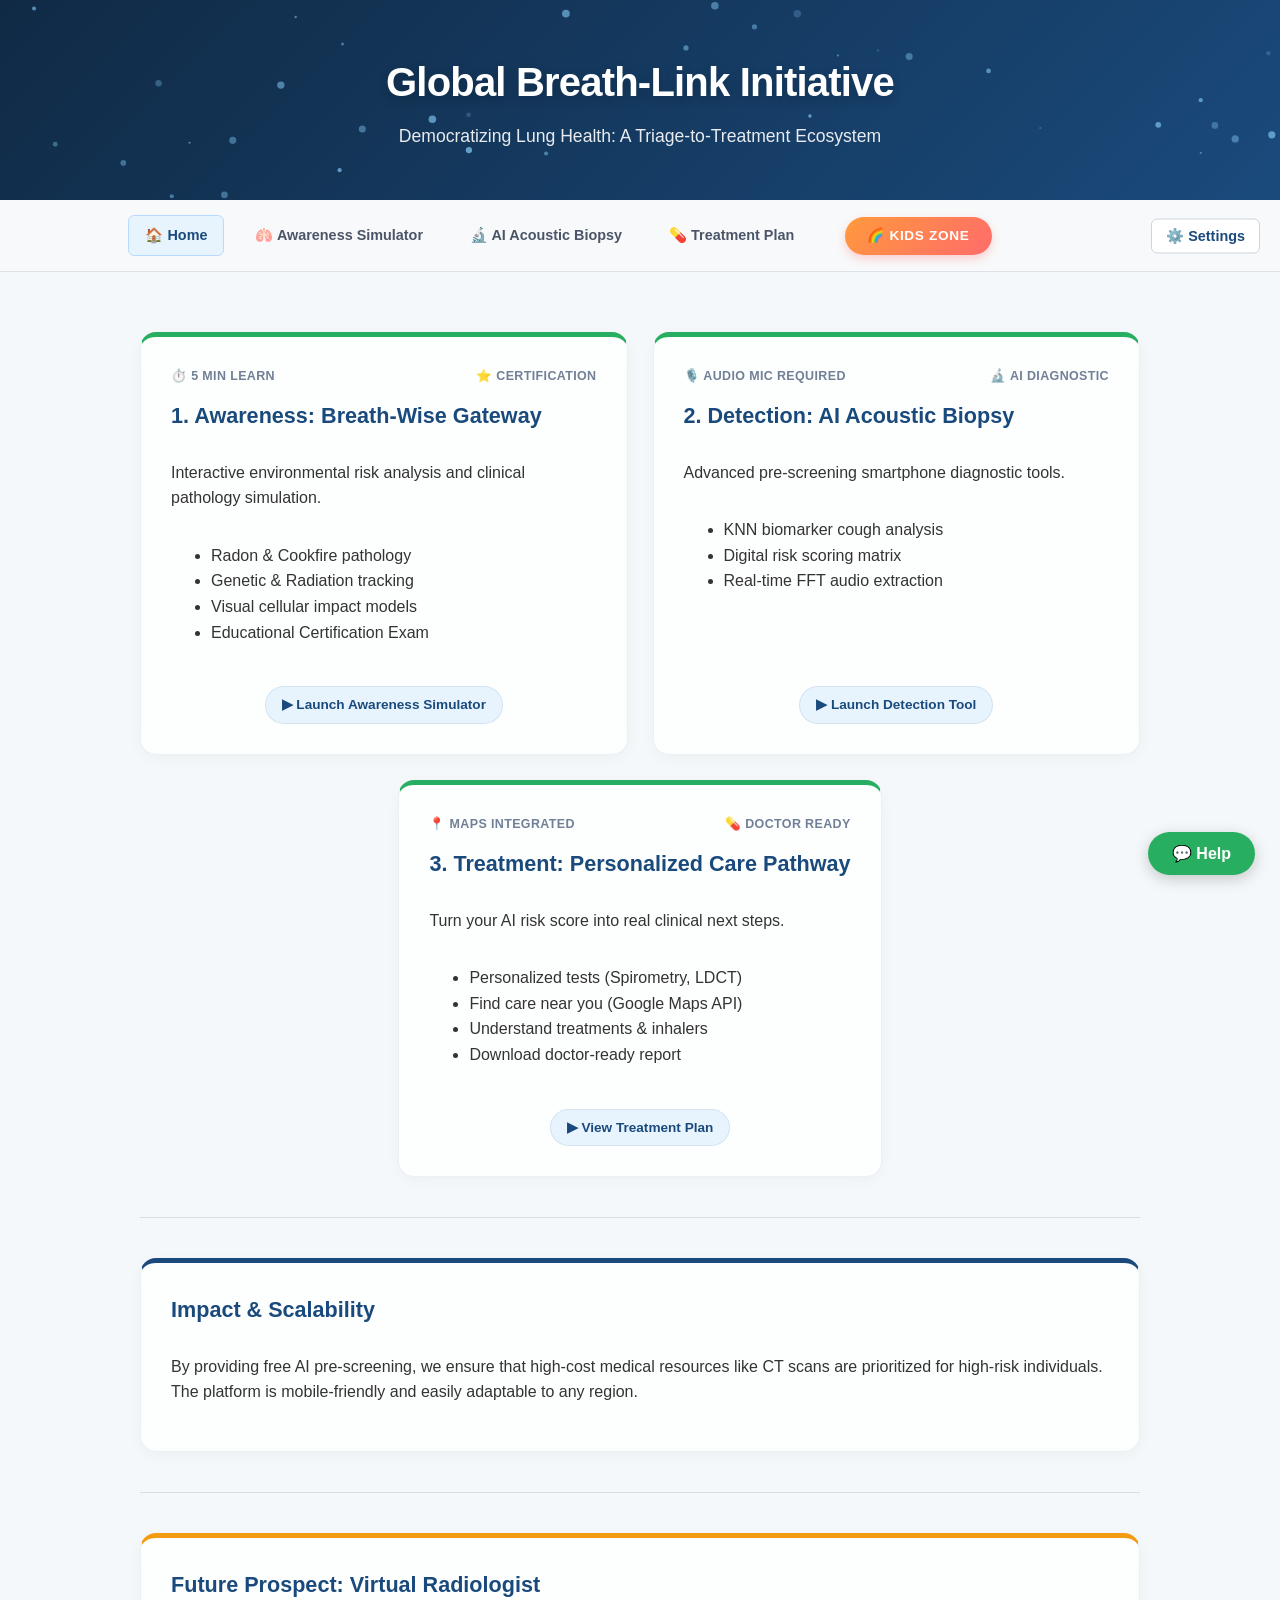
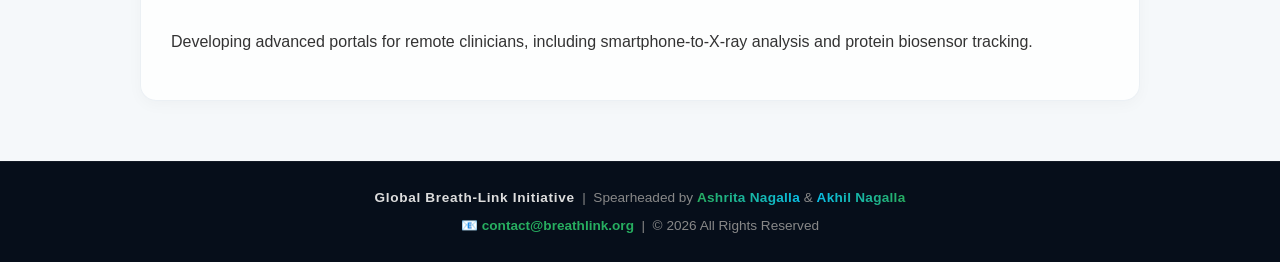
==== commit 51bcc222: "Add files via upload" ====
--- a/index.html
+++ b/index.html
@@ -8,11 +8,20 @@
     <meta charset="UTF-8">
     <meta name="viewport" content="width=device-width, initial-scale=1.0">
     <title>Global Breath-Link Initiative</title>
+    
+    <script async src="https://www.googletagmanager.com/gtag/js?id=G-P5VRRW606X"></script>
+    <script>
+      window.dataLayer = window.dataLayer || [];
+      function gtag(){dataLayer.push(arguments);}
+      gtag('js', new Date());
+
+      gtag('config', 'G-P5VRRW606X');
+    </script>
+
     <link rel="stylesheet" href="style.css">
 </head>
 <body>
 
-<!-- Interactive Dynamic Particle Canvas Header Banner -->
 <header id="heroHeader">
     <canvas id="headerParticleCanvas"></canvas>
     <div class="header-foreground">
@@ -26,10 +35,8 @@
     <a href="awareness.html">🫁 Awareness Simulator</a>
     <a href="detection.html">🔬 AI Acoustic Biopsy</a>
     <a href="treatment.html">💊 Treatment Plan</a>
-    <!-- Distinct Kids Zone Button -->
     <a href="kids.html" class="kids-nav-btn">🌈 Kids Zone</a>
     
-    <!-- Clean Gear Settings Menu Layout Container -->
     <div class="settings-container">
         <button class="settings-gear-btn" id="gearBtn" onclick="toggleSettingsMenu(event)">⚙️ Settings</button>
         <div class="settings-dropdown" id="settingsDropdown">
@@ -53,10 +60,8 @@
     </div>
 </div>
 
-<!-- Interactive Notification Bubble Hook -->
 <div id="chat-alert-bubble">👋 Need help? Ask me here!</div>
 
-<!-- Chatbot Container -->
 <div id="chat-container">
     <div id="chat-header">
         <span>Breathlink Support</span>
@@ -76,7 +81,6 @@
     <section>
         <div class="grid" id="portalGrid">
             
-            <!-- Card 1 -->
             <div class="card" onclick="window.location.href='awareness.html'" style="cursor:pointer;">
                 <div class="card-meta"><span>⏱️ 5 min learn</span><span>⭐ Certification</span></div>
                 <h3>1. Awareness: Breath-Wise Gateway</h3>
@@ -94,7 +98,6 @@
                 </div>
             </div>
 
-            <!-- Card 2 -->
             <div class="card" onclick="window.location.href='detection.html'" style="cursor:pointer;">
                 <div class="card-meta"><span>🎙️ Audio Mic Required</span><span>🔬 AI Diagnostic</span></div>
                 <h3>2. Detection: AI Acoustic Biopsy</h3>
@@ -111,7 +114,6 @@
                 </div>
             </div>
 
-            <!-- Card 3 -->
             <div class="card treatment-card" onclick="window.location.href='treatment.html'" style="cursor:pointer;">
                 <div class="card-meta"><span>📍 Maps Integrated</span><span>💊 Doctor Ready</span></div>
                 <h3>3. Treatment: Personalized Care Pathway</h3>
@@ -147,7 +149,6 @@
     </section>
 </div>
 
-<!-- Hidden Canvas Required by script.js Certificate System -->
 <canvas id="certCanvas" width="900" height="650" style="display:none;"></canvas>
 
 <footer style="background: #060e1a; padding: 25px 20px; border-top: 1px solid rgba(255,255,255,0.05); text-align: center; font-family: 'Segoe UI', Tahoma, sans-serif; font-size: 0.85rem; color: #888;">
@@ -186,7 +187,6 @@
 </script>
 <script type="text/javascript" src="//translate.google.com/translate_a/element.js?cb=googleTranslateElementInit"></script>
 
-<!-- Scripts Integration -->
 <script src="data.js"></script>
 <script src="script.js"></script>
 <script src="main.js"></script>
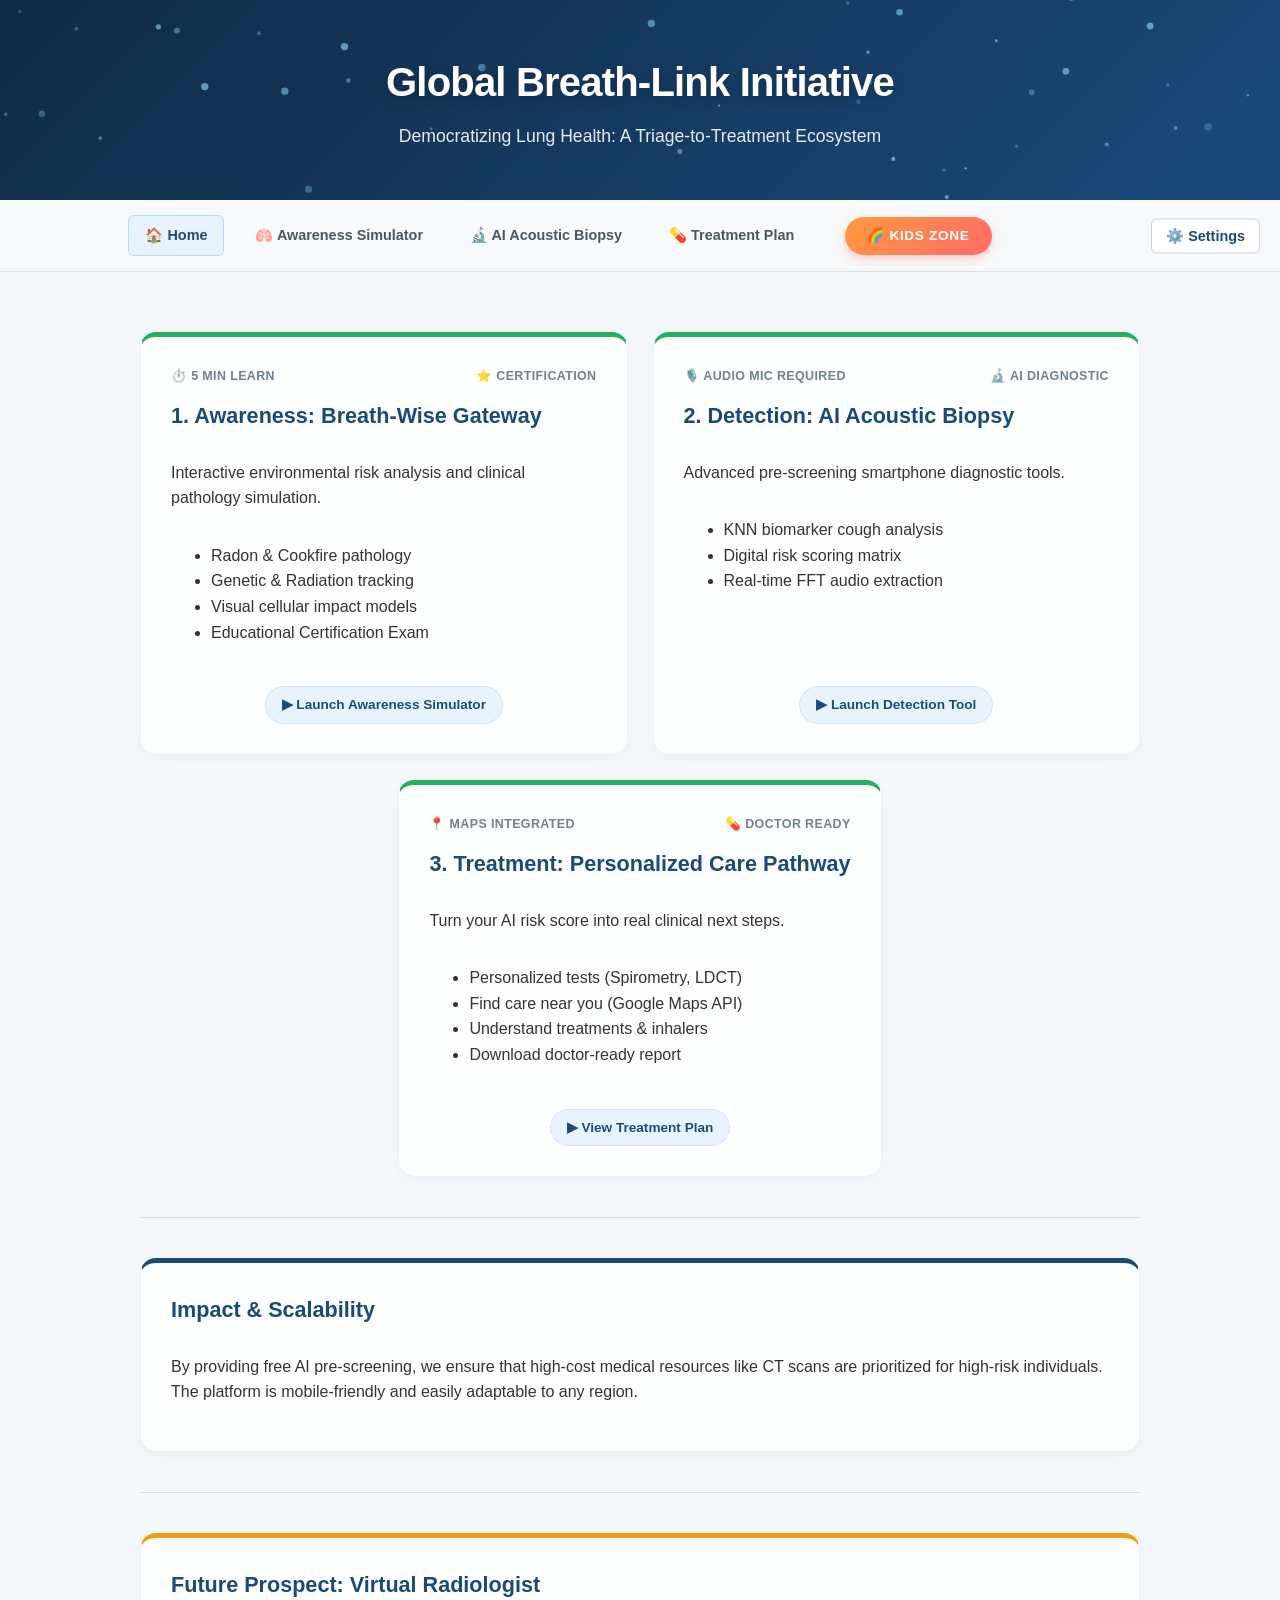
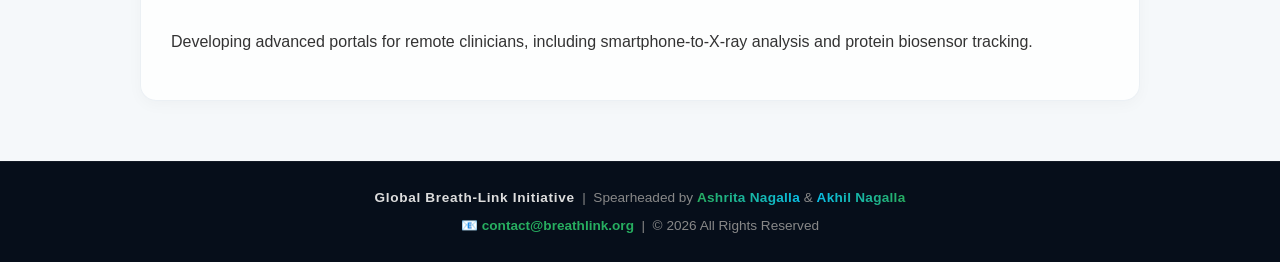
==== commit f8d86070: "Add files via upload" ====
--- a/index.html
+++ b/index.html
@@ -59,23 +59,6 @@
         </div>
     </div>
 </div>
-
-<div id="chat-alert-bubble">👋 Need help? Ask me here!</div>
-
-<div id="chat-container">
-    <div id="chat-header">
-        <span>Breathlink Support</span>
-        <button id="close-btn">−</button>
-    </div>
-    <div id="chat-box">
-        <div class="message bot-message">Hello! How can I help you with Breathlink today? Ask me about our path tools, AI Biopsy systems, or the Kids Zone!</div>
-    </div>
-    <div id="chat-input-area">
-        <input type="text" id="user-input" placeholder="Ask a question..." />
-        <button id="send-btn">Send</button>
-    </div>
-</div>
-<button id="chat-toggle-btn">💬 Help</button>
 
 <div class="container" id="mainContent">
     <section>
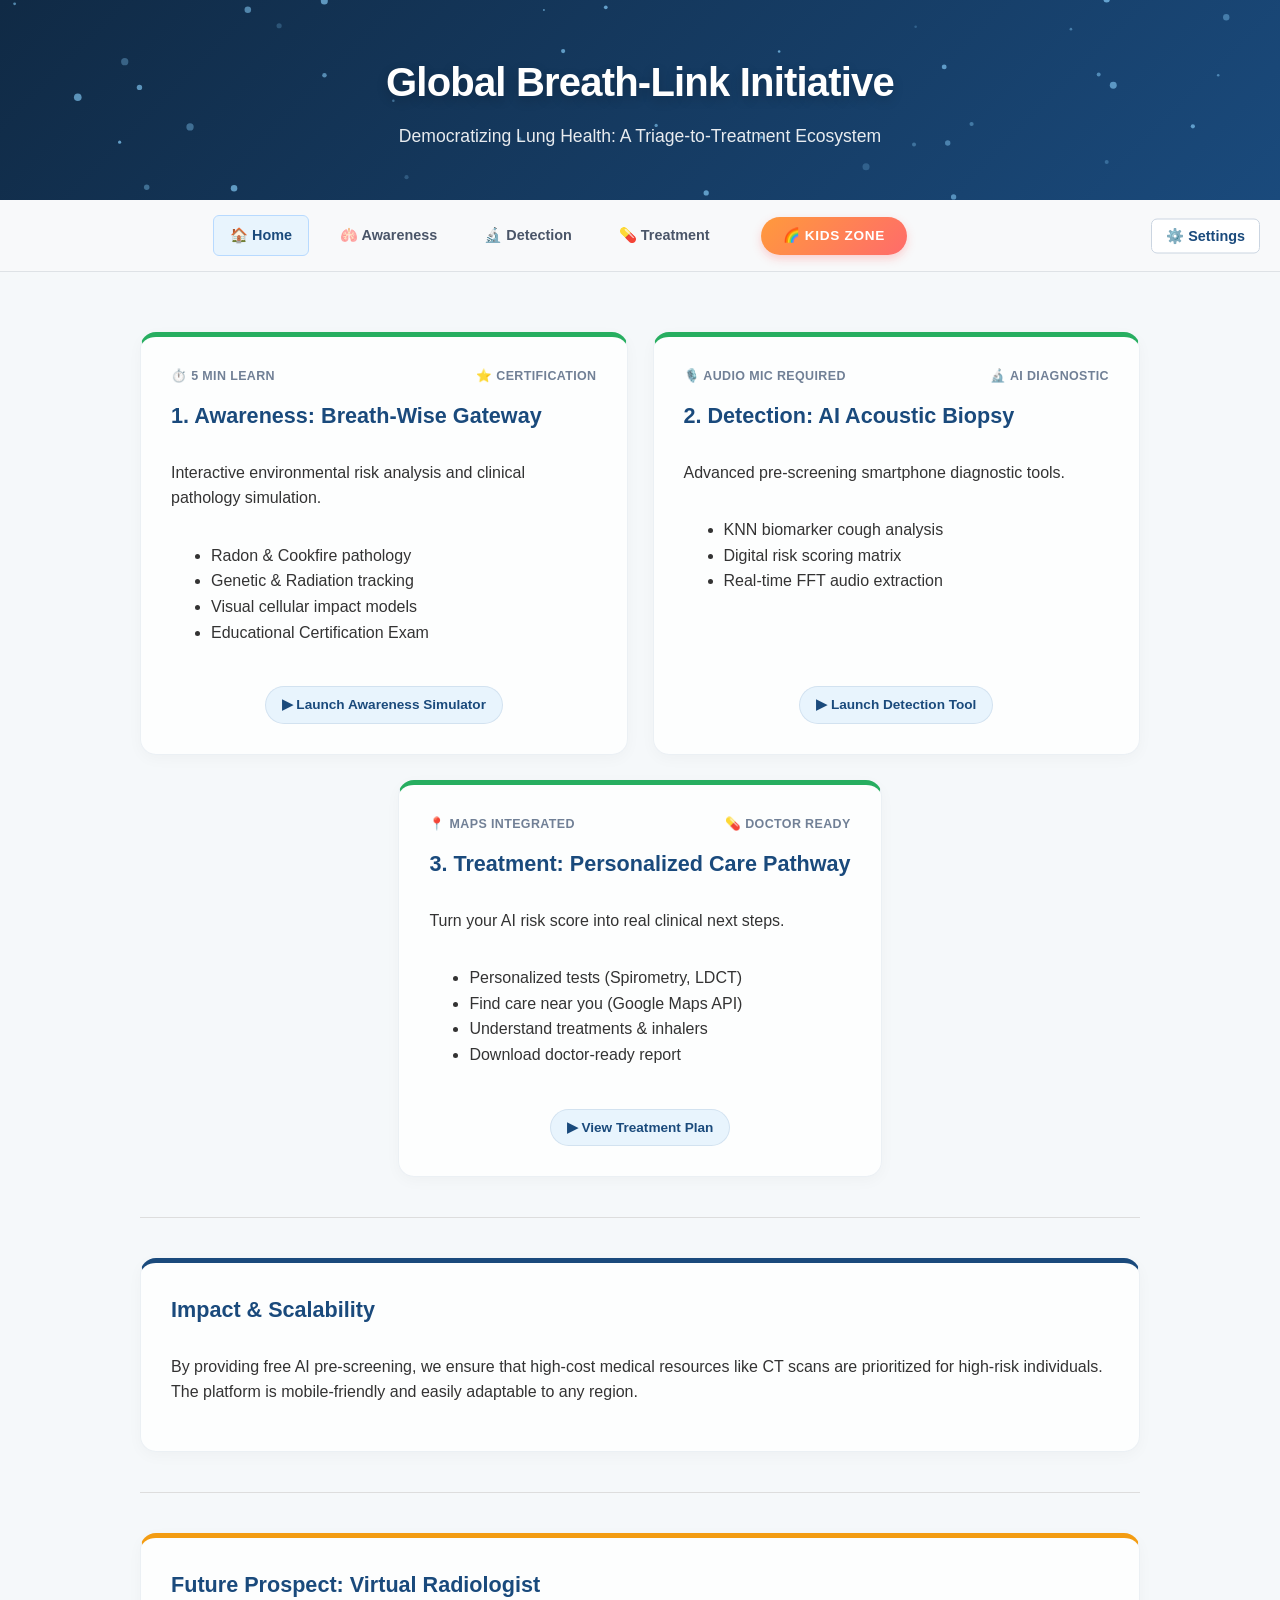
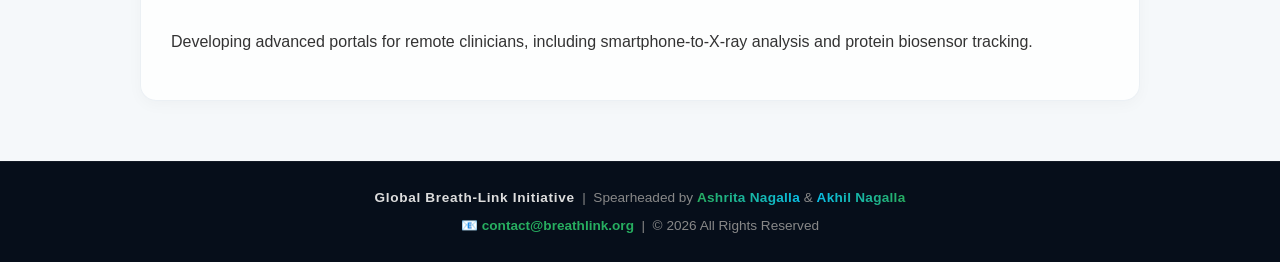
==== commit b8f5ef8f: "Add files via upload" ====
--- a/index.html
+++ b/index.html
@@ -32,9 +32,9 @@
 
 <div class="top-nav">
     <a href="index.html" class="active">🏠 Home</a>
-    <a href="awareness.html">🫁 Awareness Simulator</a>
-    <a href="detection.html">🔬 AI Acoustic Biopsy</a>
-    <a href="treatment.html">💊 Treatment Plan</a>
+    <a href="awareness.html">🫁 Awareness</a>
+    <a href="detection.html">🔬 Detection</a>
+    <a href="treatment.html">💊 Treatment</a>
     <a href="kids.html" class="kids-nav-btn">🌈 Kids Zone</a>
     
     <div class="settings-container">
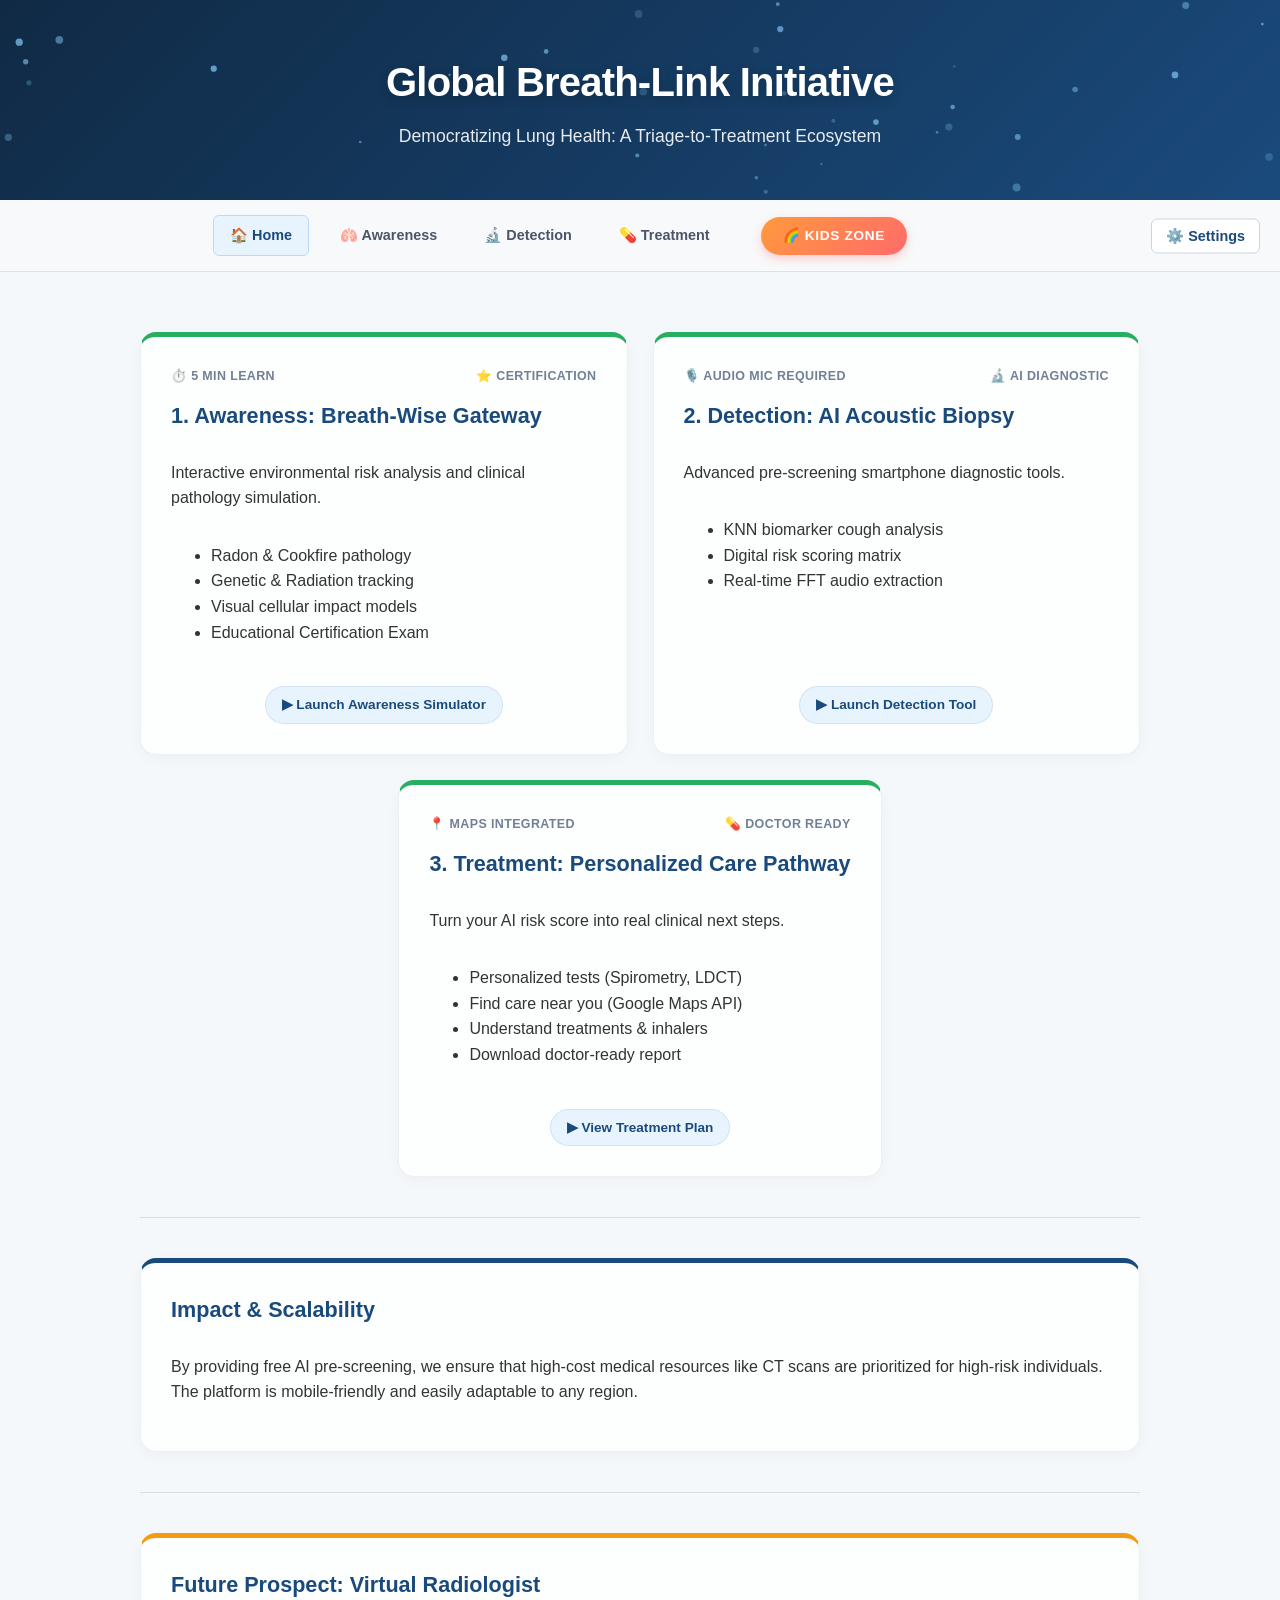
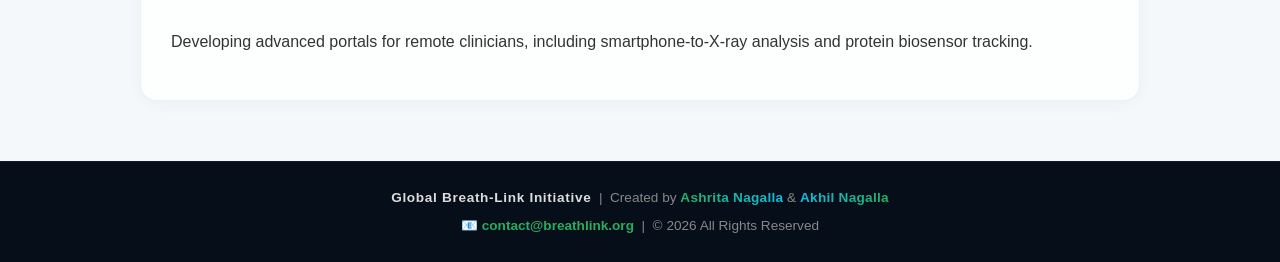
==== commit c48d3241: "Add files via upload" ====
--- a/index.html
+++ b/index.html
@@ -137,7 +137,7 @@
 <footer style="background: #060e1a; padding: 25px 20px; border-top: 1px solid rgba(255,255,255,0.05); text-align: center; font-family: 'Segoe UI', Tahoma, sans-serif; font-size: 0.85rem; color: #888;">
     <div style="margin-bottom: 6px;">
         <strong style="color: #ddd; letter-spacing: 0.05em;">Global Breath-Link Initiative</strong> &nbsp;|&nbsp; 
-        Spearheaded by 
+        Created by 
         <span style="font-weight: 800; letter-spacing: 0.02em; background: linear-gradient(90deg, #27ae60, #0abde3); -webkit-background-clip: text; -webkit-text-fill-color: transparent;">Ashrita Nagalla</span> 
         &amp; 
         <span style="font-weight: 800; letter-spacing: 0.02em; background: linear-gradient(90deg, #0abde3, #27ae60); -webkit-background-clip: text; -webkit-text-fill-color: transparent;">Akhil Nagalla</span>
